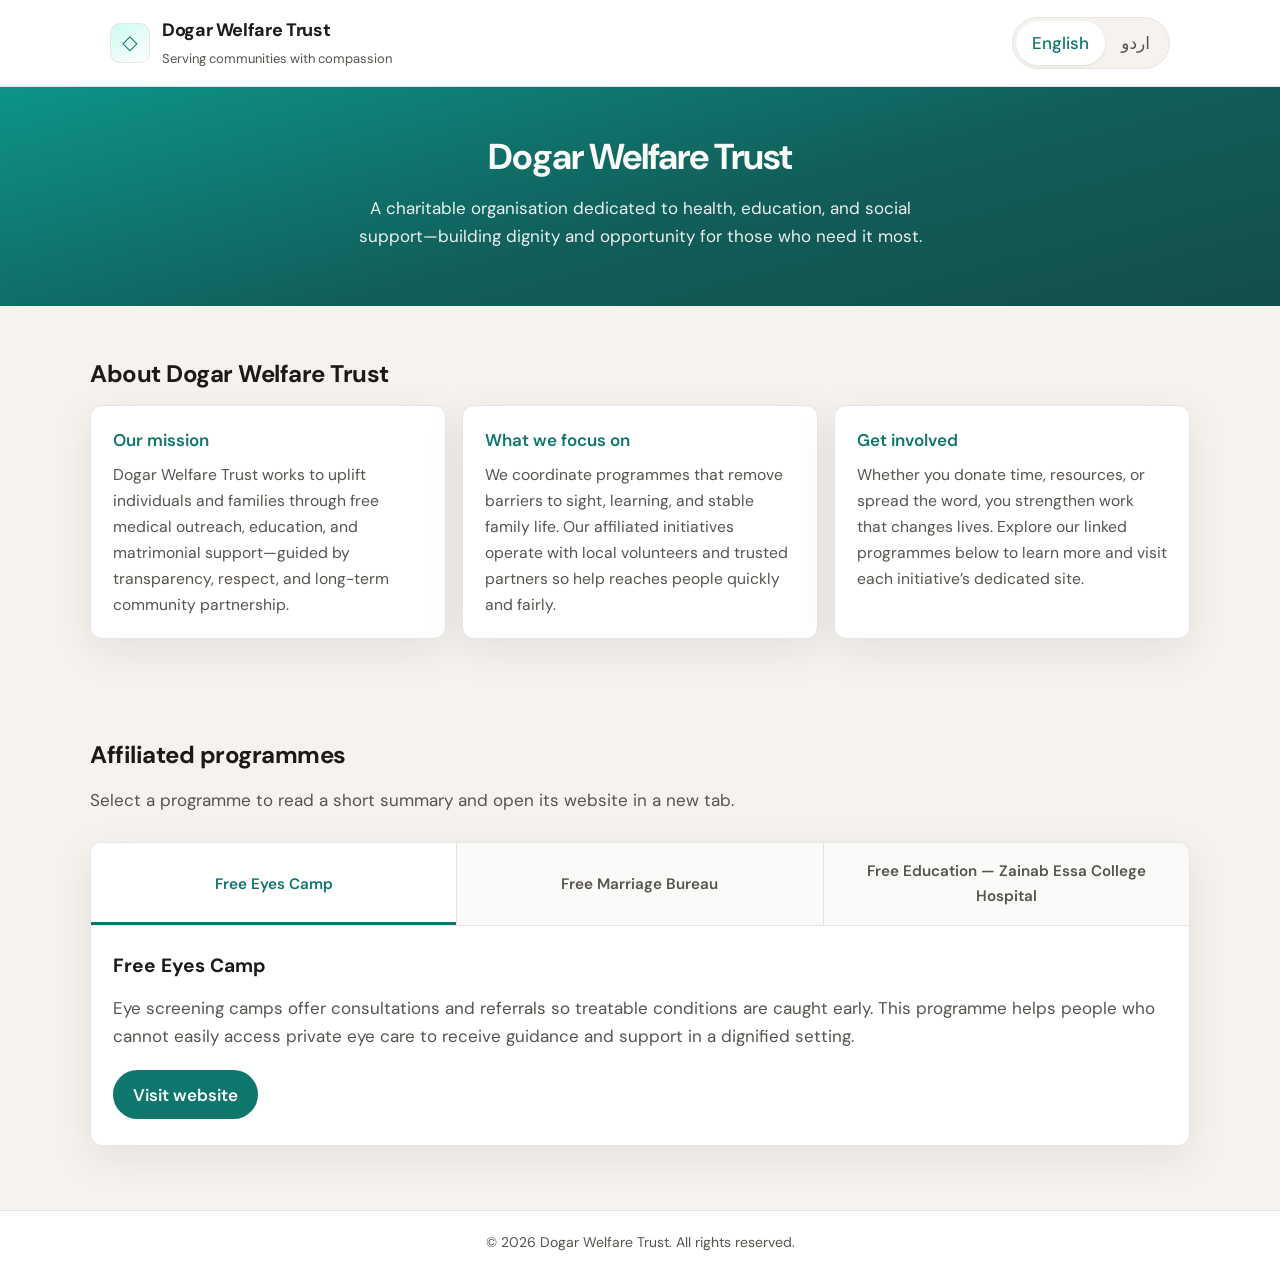
==== index.html @ 92ae51a8 "Initial commit" ====
<!DOCTYPE html>
<html lang="en">
  <head>
    <meta charset="UTF-8" />
    <meta name="viewport" content="width=device-width, initial-scale=1.0" />
    <title>Dogar Welfare Trust</title>
    <link rel="preconnect" href="https://fonts.googleapis.com" />
    <link rel="preconnect" href="https://fonts.gstatic.com" crossorigin />
    <link
      href="https://fonts.googleapis.com/css2?family=DM+Sans:ital,opsz,wght@0,9..40,400;0,9..40,500;0,9..40,600;0,9..40,700;1,9..40,400&family=Noto+Nastaliq+Urdu:wght@400;500;600;700&display=swap"
      rel="stylesheet"
    />
    <link rel="stylesheet" href="styles.css" />
  </head>
  <body>
    <a class="skip-link" href="#main-content">Skip to content</a>

    <header class="site-header">
      <div class="header-inner">
        <div class="brand">
          <span class="brand-mark" aria-hidden="true">◇</span>
          <div class="brand-text">
            <span class="brand-title" data-i18n="brandTitle">Dogar Welfare Trust</span>
            <span class="brand-tagline" data-i18n="brandTagline">Serving communities with compassion</span>
          </div>
        </div>
        <div class="lang-switch" role="group" aria-label="Language">
          <button type="button" class="lang-btn is-active" data-lang="en" aria-pressed="true">English</button>
          <button type="button" class="lang-btn" data-lang="ur" aria-pressed="false">اردو</button>
        </div>
      </div>
    </header>

    <main id="main-content">
      <section class="hero">
        <div class="hero-inner">
          <h1 class="hero-title" data-i18n="heroTitle">Dogar Welfare Trust</h1>
          <p class="hero-lead" data-i18n="heroLead">
            A charitable organisation dedicated to health, education, and social support—building dignity and opportunity for those who need it most.
          </p>
        </div>
      </section>

      <section class="section about" aria-labelledby="about-heading">
        <div class="section-inner">
          <h2 id="about-heading" data-i18n="aboutHeading">About Dogar Welfare Trust</h2>
          <div class="about-grid">
            <div class="about-card">
              <h3 data-i18n="aboutMissionTitle">Our mission</h3>
              <p data-i18n="aboutMissionBody">
                Dogar Welfare Trust works to uplift individuals and families through free medical outreach, education, and matrimonial support—guided by transparency, respect, and long-term community partnership.
              </p>
            </div>
            <div class="about-card">
              <h3 data-i18n="aboutFocusTitle">What we focus on</h3>
              <p data-i18n="aboutFocusBody">
                We coordinate programmes that remove barriers to sight, learning, and stable family life. Our affiliated initiatives operate with local volunteers and trusted partners so help reaches people quickly and fairly.
              </p>
            </div>
            <div class="about-card">
              <h3 data-i18n="aboutJoinTitle">Get involved</h3>
              <p data-i18n="aboutJoinBody">
                Whether you donate time, resources, or spread the word, you strengthen work that changes lives. Explore our linked programmes below to learn more and visit each initiative’s dedicated site.
              </p>
            </div>
          </div>
        </div>
      </section>

      <section class="section affiliates" aria-labelledby="affiliates-heading">
        <div class="section-inner">
          <h2 id="affiliates-heading" data-i18n="affiliatesHeading">Affiliated programmes</h2>
          <p class="section-intro" data-i18n="affiliatesIntro">
          </p>

          <div class="tabs" data-tabs>
            <div class="tablist" role="tablist" aria-label="Affiliate programmes">
              <button
                type="button"
                class="tab"
                role="tab"
                id="tab-eyes"
                aria-selected="true"
                aria-controls="panel-eyes"
                tabindex="0"
                data-i18n="tabEyes"
              >
                Free Eyes Camp
              </button>
              <button
                type="button"
                class="tab"
                role="tab"
                id="tab-marriage"
                aria-selected="false"
                aria-controls="panel-marriage"
                tabindex="-1"
                data-i18n="tabMarriage"
              >
                Free Marriage Bureau
              </button>
              <button
                type="button"
                class="tab"
                role="tab"
                id="tab-education"
                aria-selected="false"
                aria-controls="panel-education"
                tabindex="-1"
                data-i18n="tabEducation"
              >
                Free Education — Zainab Essa College Hospital
              </button>
            </div>

            <div
              class="tab-panel is-active"
              role="tabpanel"
              id="panel-eyes"
              aria-labelledby="tab-eyes"
            >
              <h3 class="panel-title" data-i18n="eyesTitle">Free Eyes Camp</h3>
              <p class="panel-text" data-i18n="eyesBody">
                Eye screening camps offer consultations and referrals so treatable conditions are caught early. This programme helps people who cannot easily access private eye care to receive guidance and support in a dignified setting.
              </p>
              <a class="panel-link" href="https://example.com/free-eyes-camp" target="_blank" rel="noopener noreferrer" data-i18n="visitSite">
                Visit website
              </a>
            </div>

            <div
              class="tab-panel"
              role="tabpanel"
              id="panel-marriage"
              aria-labelledby="tab-marriage"
              hidden
            >
              <h3 class="panel-title" data-i18n="marriageTitle">Free Marriage Bureau</h3>
              <p class="panel-text" data-i18n="marriageBody">
                The bureau assists families with responsible matchmaking support, respecting privacy and Islamic values where applicable. It aims to reduce financial strain and help sincere seekers connect through a supervised, ethical process.
              </p>
              <a class="panel-link" href="https://example.com/free-marriage-bureau" target="_blank" rel="noopener noreferrer" data-i18n="visitSite">
                Visit website
              </a>
            </div>

            <div
              class="tab-panel"
              role="tabpanel"
              id="panel-education"
              aria-labelledby="tab-education"
              hidden
            >
              <h3 class="panel-title" data-i18n="educationTitle">Free Education — Zainab Essa College Hospital</h3>
              <p class="panel-text" data-i18n="educationBody">
                This initiative supports access to education linked with Zainab Essa College Hospital, helping students pursue learning alongside healthcare awareness. It reflects our belief that education and health reinforce one another in strong communities.
              </p>
              <a class="panel-link" href="https://example.com/zainab-essa-college-hospital" target="_blank" rel="noopener noreferrer" data-i18n="visitSite">
                Visit website
              </a>
            </div>
          </div>
        </div>
      </section>
    </main>

    <footer class="site-footer">
      <div class="footer-inner">
        <p class="footer-text" data-i18n="footerNote"></p>
      </div>
    </footer>

    <script src="main.js"></script>
  </body>
</html>
---- styles.css ----
/* Dogar Welfare Trust — shared layout; Urdu uses [dir="rtl"] overrides */

*,
*::before,
*::after {
  box-sizing: border-box;
}

:root {
  --bg: #f6f3ee;
  --surface: #ffffff;
  --ink: #1c1917;
  --muted: #57534e;
  --accent: #0f766e;
  --accent-soft: #ccfbf1;
  --border: #e7e5e4;
  --shadow: 0 12px 40px rgba(28, 25, 23, 0.08);
  --radius: 12px;
  --font-en: "DM Sans", system-ui, sans-serif;
  --font-ur: "Noto Nastaliq Urdu", serif;
}

html {
  scroll-behavior: smooth;
}

body {
  margin: 0;
  font-family: var(--font-en);
  font-size: 1.0625rem;
  line-height: 1.65;
  color: var(--ink);
  background: var(--bg);
  min-height: 100vh;
  display: flex;
  flex-direction: column;
}

body[dir="rtl"] {
  font-family: var(--font-ur);
  font-size: 1.125rem;
  line-height: 1.85;
}

.skip-link {
  position: absolute;
  left: -9999px;
  z-index: 999;
  padding: 0.75rem 1rem;
  background: var(--accent);
  color: #fff;
  text-decoration: none;
  border-radius: var(--radius);
}

.skip-link:focus {
  left: 1rem;
  top: 1rem;
}

.site-header {
  background: var(--surface);
  border-bottom: 1px solid var(--border);
  position: sticky;
  top: 0;
  z-index: 50;
  box-shadow: 0 1px 0 rgba(0, 0, 0, 0.04);
}

.header-inner {
  max-width: 1100px;
  margin: 0 auto;
  padding: 1rem 1.25rem;
  display: flex;
  align-items: center;
  justify-content: space-between;
  gap: 1rem;
  flex-wrap: wrap;
}

.brand {
  display: flex;
  align-items: center;
  gap: 0.75rem;
}

.brand-mark {
  display: flex;
  align-items: center;
  justify-content: center;
  width: 2.5rem;
  height: 2.5rem;
  background: linear-gradient(145deg, var(--accent-soft), #fff);
  border: 1px solid var(--border);
  border-radius: 10px;
  color: var(--accent);
  font-size: 1.25rem;
}

.brand-text {
  display: flex;
  flex-direction: column;
  gap: 0.15rem;
}

.brand-title {
  font-weight: 700;
  font-size: 1.125rem;
  letter-spacing: -0.02em;
}

.brand-tagline {
  font-size: 0.8125rem;
  color: var(--muted);
}

body[dir="rtl"] .brand-tagline {
  font-size: 0.9rem;
}

.lang-switch {
  display: inline-flex;
  border: 1px solid var(--border);
  border-radius: 999px;
  padding: 3px;
  background: var(--bg);
}

.lang-btn {
  font: inherit;
  cursor: pointer;
  border: none;
  background: transparent;
  padding: 0.5rem 1rem;
  border-radius: 999px;
  color: var(--muted);
  font-weight: 500;
  transition: background 0.15s ease, color 0.15s ease;
}

.lang-btn:hover {
  color: var(--ink);
}

.lang-btn.is-active {
  background: var(--surface);
  color: var(--accent);
  box-shadow: 0 1px 3px rgba(0, 0, 0, 0.08);
}

body[dir="rtl"] .lang-btn[data-lang="en"] {
  font-family: var(--font-en);
}

body[dir="rtl"] .lang-btn[data-lang="ur"] {
  font-family: var(--font-ur);
}

main {
  flex: 1;
}

.hero {
  background: linear-gradient(165deg, #0d9488 0%, #115e59 55%, #134e4a 100%);
  color: #fafaf9;
  padding: 3rem 1.25rem 3.5rem;
}

.hero-inner {
  max-width: 720px;
  margin: 0 auto;
  text-align: center;
}

.hero-title {
  margin: 0 0 1rem;
  font-size: clamp(1.75rem, 4vw, 2.25rem);
  font-weight: 700;
  letter-spacing: -0.03em;
  line-height: 1.2;
}

body[dir="rtl"] .hero-title {
  line-height: 1.45;
}

.hero-lead {
  margin: 0;
  font-size: 1.0625rem;
  opacity: 0.95;
  max-width: 38rem;
  margin-inline: auto;
}

body[dir="rtl"] .hero-lead {
  font-size: 1.125rem;
}

.section {
  padding: 3rem 1.25rem;
}

.section-inner {
  max-width: 1100px;
  margin: 0 auto;
}

.section h2 {
  margin: 0 0 0.75rem;
  font-size: 1.5rem;
  font-weight: 700;
  letter-spacing: -0.02em;
  color: var(--ink);
}

body[dir="rtl"] .section h2 {
  line-height: 1.5;
}

.section-intro {
  margin: 0 0 1.75rem;
  color: var(--muted);
  max-width: 42rem;
}

.about-grid {
  display: grid;
  gap: 1rem;
  grid-template-columns: 1fr;
}

@media (min-width: 720px) {
  .about-grid {
    grid-template-columns: repeat(3, 1fr);
  }
}

.about-card {
  background: var(--surface);
  border: 1px solid var(--border);
  border-radius: var(--radius);
  padding: 1.25rem 1.35rem;
  box-shadow: var(--shadow);
}

.about-card h3 {
  margin: 0 0 0.5rem;
  font-size: 1.0625rem;
  font-weight: 600;
  color: var(--accent);
}

.about-card p {
  margin: 0;
  color: var(--muted);
  font-size: 0.98rem;
}

body[dir="rtl"] .about-card p {
  font-size: 1.05rem;
}

.affiliates {
  padding-bottom: 4rem;
}

.tabs {
  background: var(--surface);
  border: 1px solid var(--border);
  border-radius: var(--radius);
  box-shadow: var(--shadow);
  overflow: hidden;
}

.tablist {
  display: flex;
  flex-direction: column;
  border-bottom: 1px solid var(--border);
  background: #fafaf9;
}

@media (min-width: 768px) {
  .tablist {
    flex-direction: row;
    flex-wrap: wrap;
  }
}

.tab {
  font: inherit;
  cursor: pointer;
  border: none;
  background: transparent;
  padding: 1rem 1.15rem;
  text-align: start;
  color: var(--muted);
  font-weight: 600;
  font-size: 0.95rem;
  border-bottom: 1px solid var(--border);
  transition: background 0.15s ease, color 0.15s ease;
  flex: 1;
  min-width: 0;
}

@media (min-width: 768px) {
  .tab {
    border-bottom: none;
    border-inline-end: 1px solid var(--border);
    text-align: center;
  }

  body[dir="rtl"] .tab:last-child {
    border-inline-end: none;
  }

  body:not([dir="rtl"]) .tab:last-child {
    border-inline-end: none;
  }
}

.tab:hover {
  background: rgba(15, 118, 110, 0.06);
  color: var(--ink);
}

.tab[aria-selected="true"] {
  background: var(--surface);
  color: var(--accent);
  box-shadow: inset 0 -3px 0 var(--accent);
}

body[dir="rtl"] .tab {
  font-size: 1rem;
  line-height: 1.6;
}

.tab-panel {
  padding: 1.5rem 1.35rem 1.65rem;
}

.tab-panel[hidden] {
  display: none;
}

.panel-title {
  margin: 0 0 0.75rem;
  font-size: 1.2rem;
  font-weight: 700;
}

body[dir="rtl"] .panel-title {
  line-height: 1.55;
}

.panel-text {
  margin: 0 0 1.25rem;
  color: var(--muted);
}

.panel-link {
  display: inline-flex;
  align-items: center;
  gap: 0.4rem;
  font-weight: 600;
  color: #fff;
  background: var(--accent);
  text-decoration: none;
  padding: 0.65rem 1.25rem;
  border-radius: 999px;
  transition: background 0.15s ease, transform 0.1s ease;
}

.panel-link:hover {
  background: #0d9488;
}

.panel-link:focus-visible {
  outline: 2px solid var(--accent);
  outline-offset: 3px;
}

body[dir="rtl"] .panel-link {
  font-size: 1rem;
}

.site-footer {
  border-top: 1px solid var(--border);
  background: var(--surface);
  padding: 1.25rem;
  margin-top: auto;
}

.footer-inner {
  max-width: 1100px;
  margin: 0 auto;
  text-align: center;
}

.footer-text {
  margin: 0;
  font-size: 0.875rem;
  color: var(--muted);
}

body[dir="rtl"] .footer-text {
  font-size: 0.95rem;
}
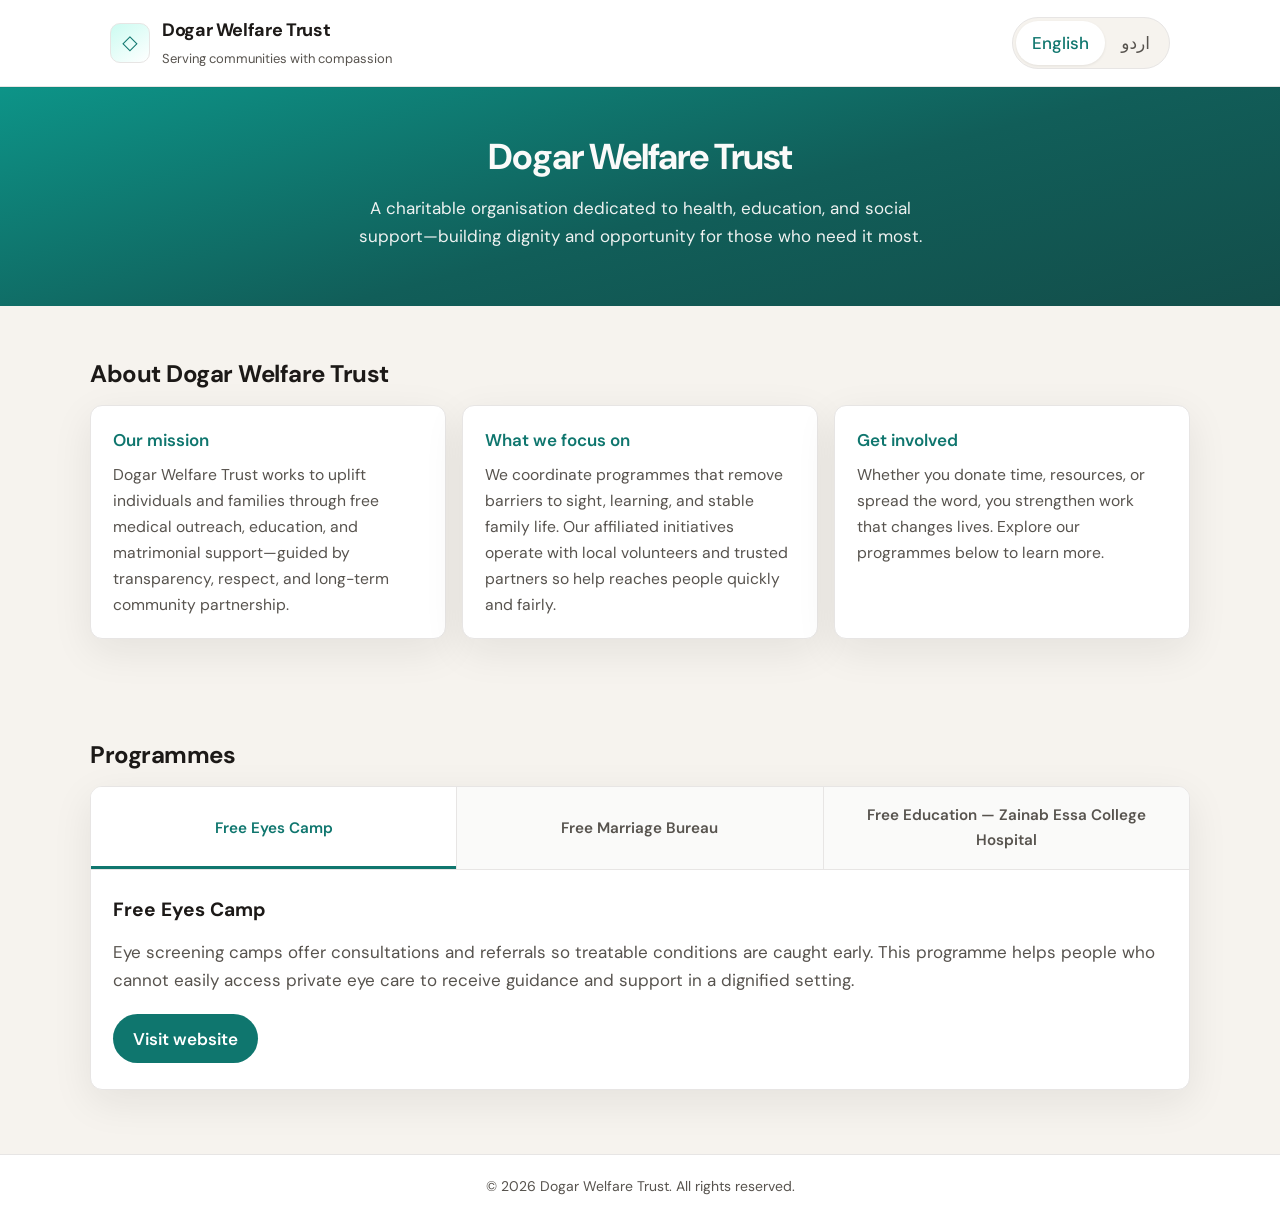
==== commit 2536b487: "changes" ====
--- a/index.html
+++ b/index.html
@@ -60,7 +60,7 @@
             <div class="about-card">
               <h3 data-i18n="aboutJoinTitle">Get involved</h3>
               <p data-i18n="aboutJoinBody">
-                Whether you donate time, resources, or spread the word, you strengthen work that changes lives. Explore our linked programmes below to learn more and visit each initiative’s dedicated site.
+                Whether you donate time, resources, or spread the word, you strengthen work that changes lives. Explore our programmes below to learn more.
               </p>
             </div>
           </div>
@@ -69,12 +69,10 @@
 
       <section class="section affiliates" aria-labelledby="affiliates-heading">
         <div class="section-inner">
-          <h2 id="affiliates-heading" data-i18n="affiliatesHeading">Affiliated programmes</h2>
-          <p class="section-intro" data-i18n="affiliatesIntro">
-          </p>
+          <h2 id="affiliates-heading" data-i18n="affiliatesHeading">Programmes</h2>
 
           <div class="tabs" data-tabs>
-            <div class="tablist" role="tablist" aria-label="Affiliate programmes">
+            <div class="tablist" role="tablist" aria-label="Programmes">
               <button
                 type="button"
                 class="tab"
@@ -136,9 +134,20 @@
               hidden
             >
               <h3 class="panel-title" data-i18n="marriageTitle">Free Marriage Bureau</h3>
-              <p class="panel-text" data-i18n="marriageBody">
-                The bureau assists families with responsible matchmaking support, respecting privacy and Islamic values where applicable. It aims to reduce financial strain and help sincere seekers connect through a supervised, ethical process.
-              </p>
+              <div class="panel-stack">
+                <p class="panel-text" data-i18n="marriagePara1"></p>
+                <p class="panel-text" data-i18n="marriagePara2"></p>
+                <p class="panel-text" data-i18n="marriageLocations"></p>
+                <p class="marriage-phones">
+                  <a href="tel:+923008345338">+92 300 8345338</a>
+                  <span class="phone-sep" aria-hidden="true">·</span>
+                  <a href="tel:+923335186238">+92 333 5186238</a>
+                </p>
+                <p class="panel-text marriage-chairman" data-i18n="marriageChairman"></p>
+                <p class="marriage-email">
+                  <a href="mailto:javediqbaldogarwt@gmail.com">javediqbaldogarwt@gmail.com</a>
+                </p>
+              </div>
               <a class="panel-link" href="https://example.com/free-marriage-bureau" target="_blank" rel="noopener noreferrer" data-i18n="visitSite">
                 Visit website
               </a>
--- a/styles.css
+++ b/styles.css
@@ -217,12 +217,6 @@
   line-height: 1.5;
 }
 
-.section-intro {
-  margin: 0 0 1.75rem;
-  color: var(--muted);
-  max-width: 42rem;
-}
-
 .about-grid {
   display: grid;
   gap: 1rem;
@@ -357,6 +351,50 @@
   color: var(--muted);
 }
 
+.panel-stack .panel-text:last-of-type {
+  margin-bottom: 0.75rem;
+}
+
+.panel-stack {
+  margin-bottom: 1.25rem;
+}
+
+.marriage-phones {
+  margin: 0 0 1rem;
+  font-weight: 600;
+}
+
+.marriage-phones a {
+  color: var(--accent);
+  text-decoration: none;
+}
+
+.marriage-phones a:hover {
+  text-decoration: underline;
+}
+
+.phone-sep {
+  margin: 0 0.5rem;
+  color: var(--muted);
+  font-weight: 400;
+}
+
+.marriage-email {
+  margin: 0 0 1.25rem;
+}
+
+.marriage-email a {
+  color: var(--accent);
+  font-weight: 600;
+  word-break: break-all;
+}
+
+.marriage-chairman {
+  margin-bottom: 0.35rem;
+  color: var(--ink);
+  font-weight: 600;
+}
+
 .panel-link {
   display: inline-flex;
   align-items: center;
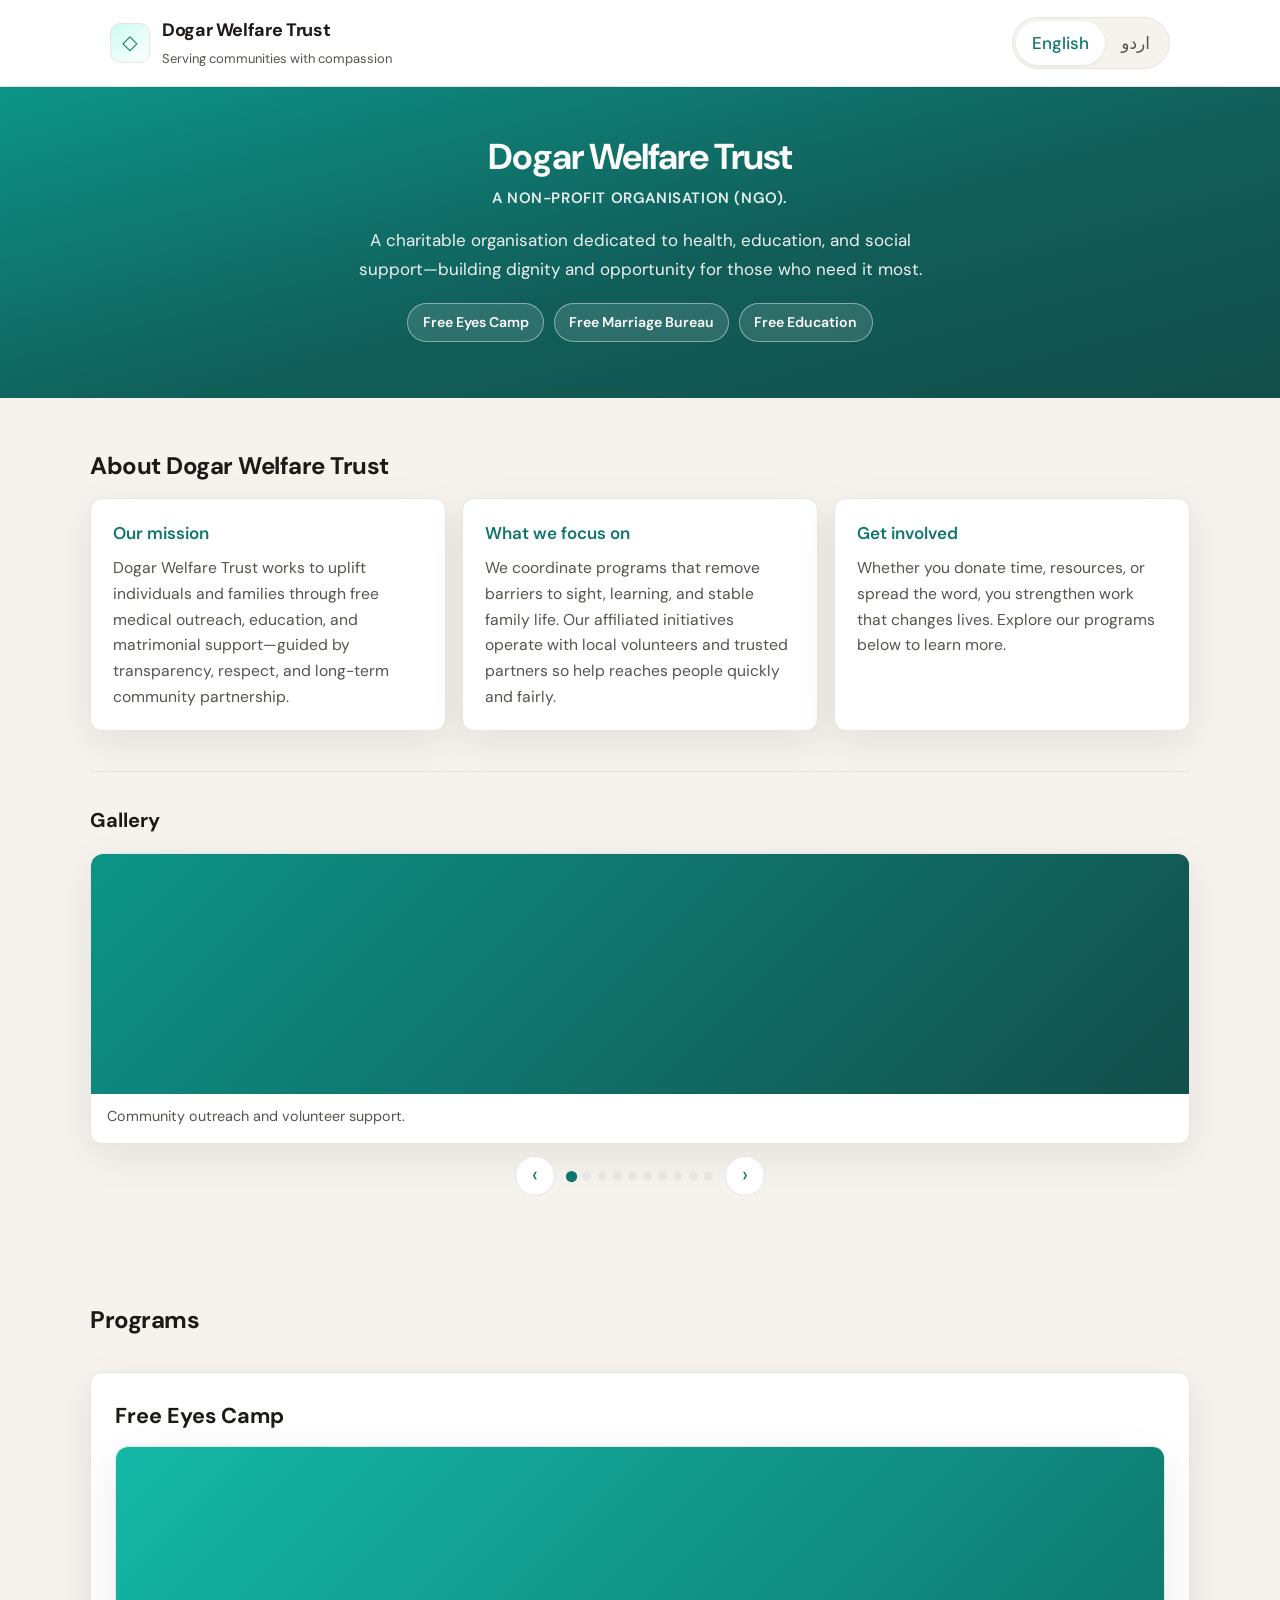
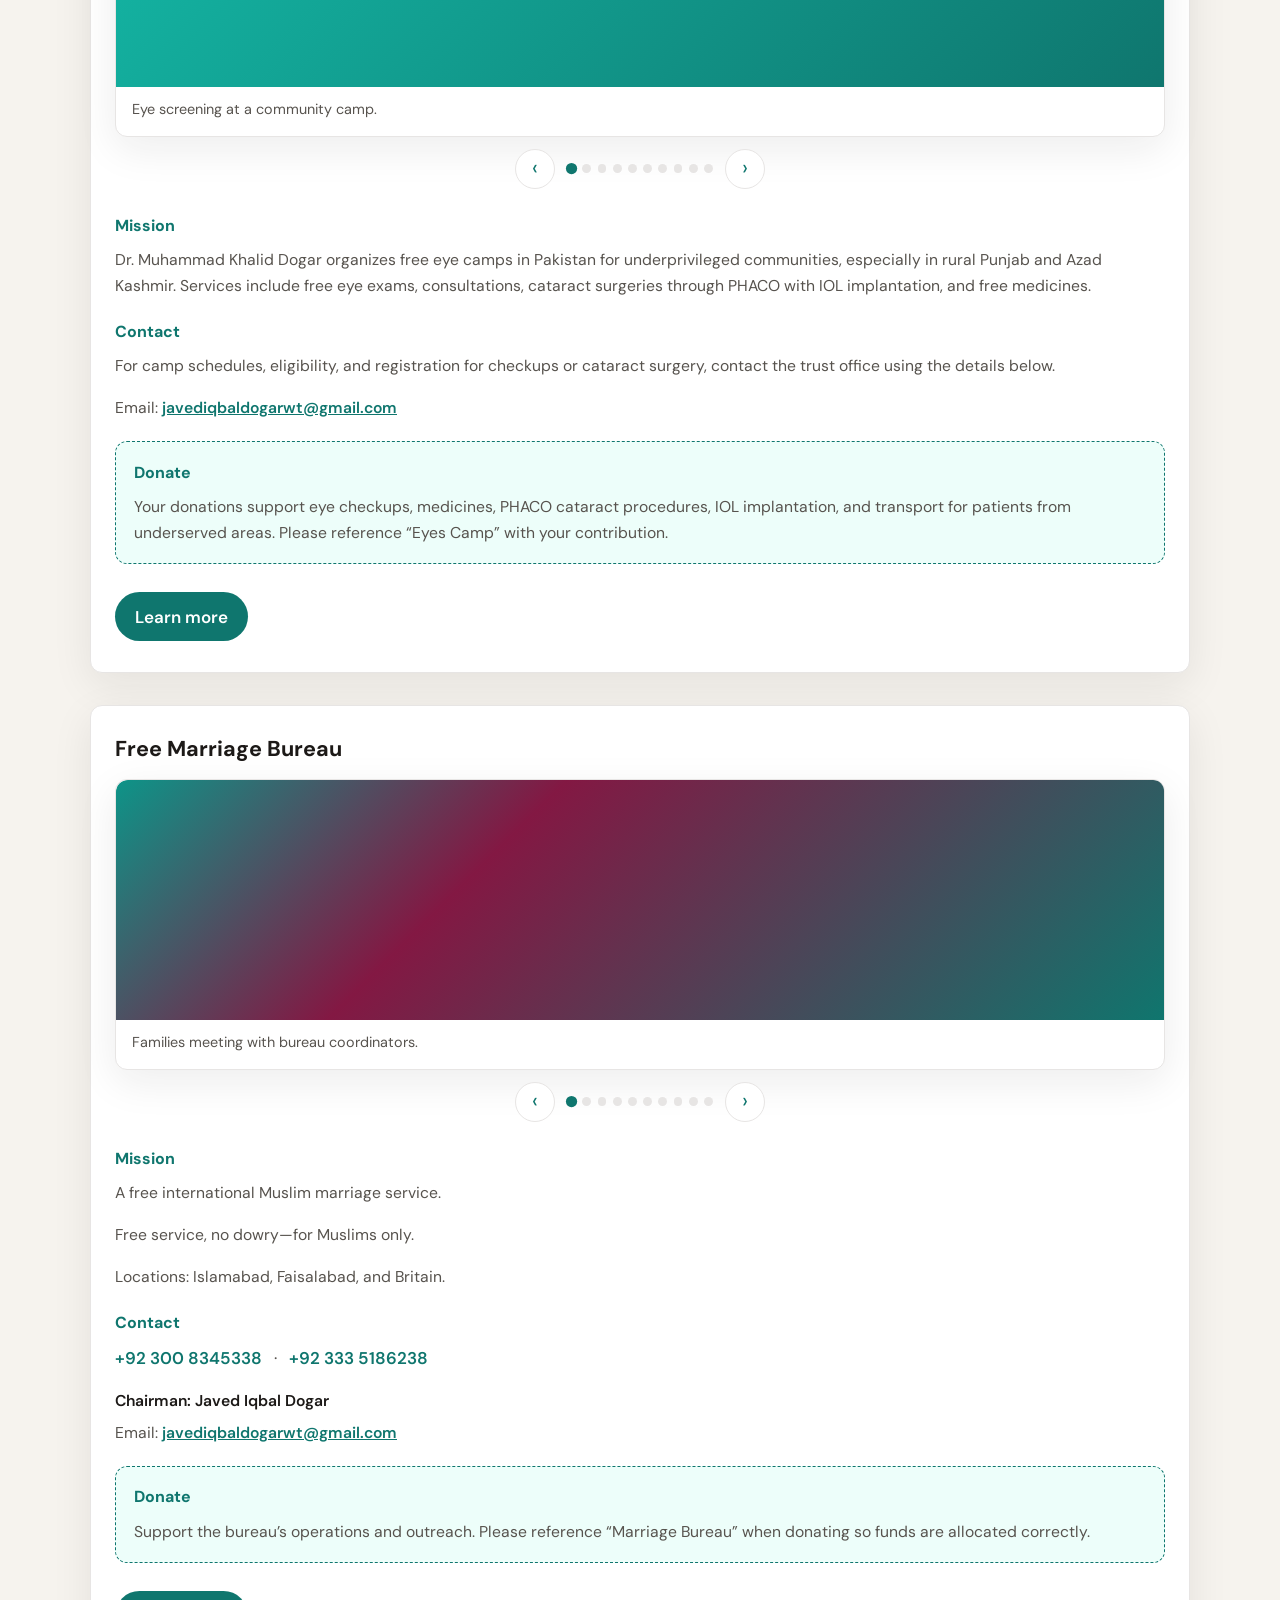
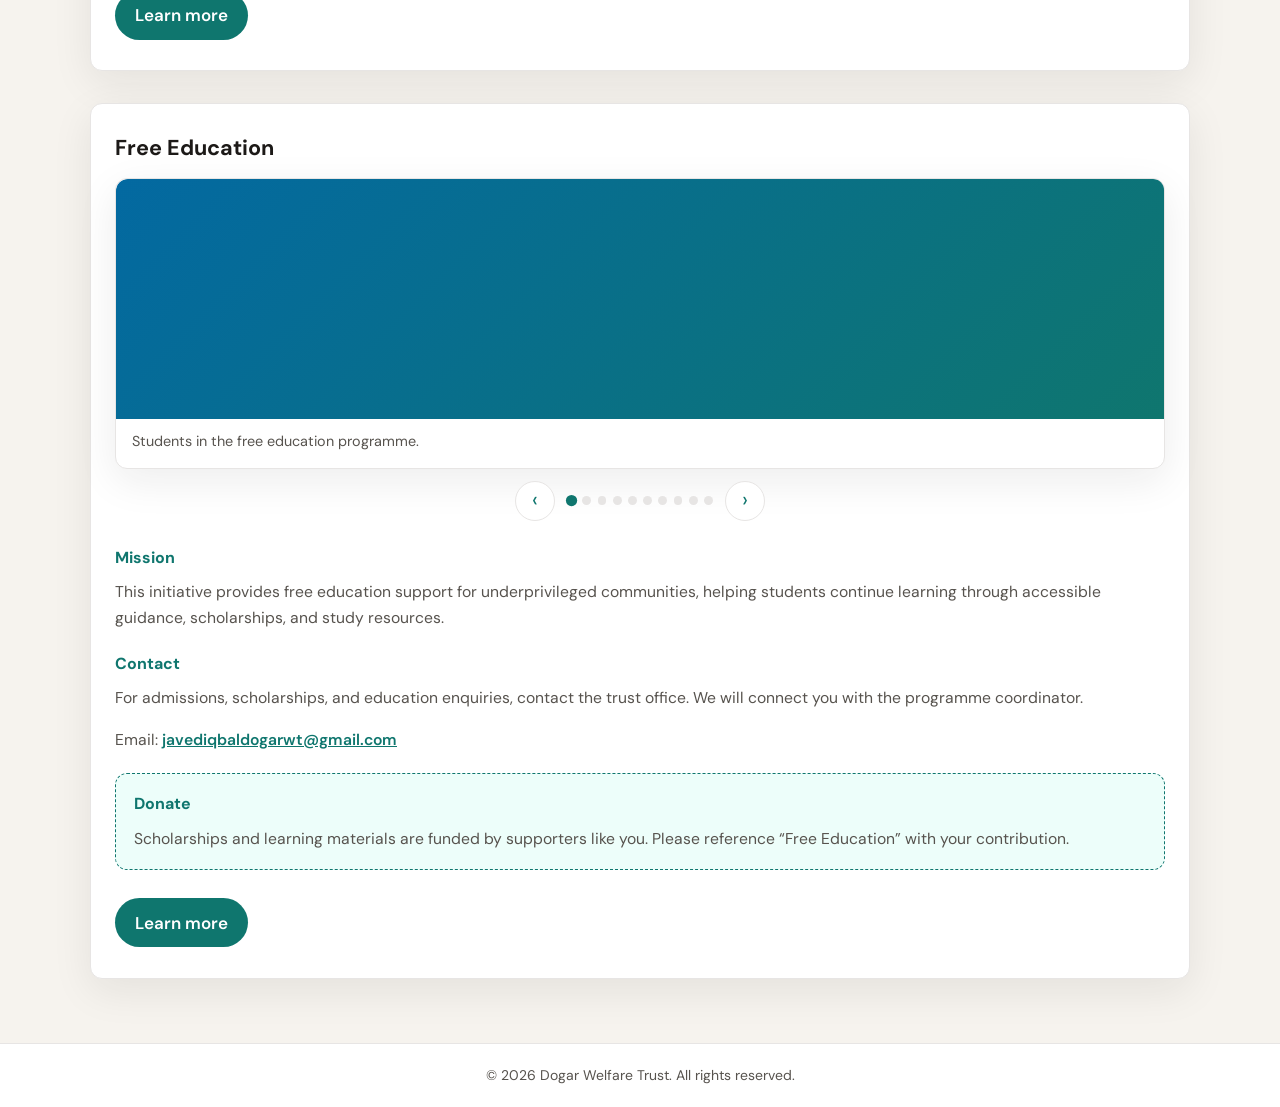
==== commit e13d083b: "changes" ====
--- a/index.html
+++ b/index.html
@@ -2,7 +2,7 @@
 <html lang="en">
   <head>
     <meta charset="UTF-8" />
-    <meta name="viewport" content="width=device-width, initial-scale=1.0" />
+    <meta name="viewport" content="width=device-width, initial-scale=1.0, viewport-fit=cover" />
     <title>Dogar Welfare Trust</title>
     <link rel="preconnect" href="https://fonts.googleapis.com" />
     <link rel="preconnect" href="https://fonts.gstatic.com" crossorigin />
@@ -35,9 +35,15 @@
       <section class="hero">
         <div class="hero-inner">
           <h1 class="hero-title" data-i18n="heroTitle">Dogar Welfare Trust</h1>
+          <p class="hero-ngo" data-i18n="heroNgoLine">A non-profit organisation (NGO).</p>
           <p class="hero-lead" data-i18n="heroLead">
             A charitable organisation dedicated to health, education, and social support—building dignity and opportunity for those who need it most.
           </p>
+          <nav class="quick-nav" aria-label="Jump to programs">
+            <a href="#program-eyes" data-i18n="eyesTitle">Free Eyes Camp</a>
+            <a href="#program-marriage" data-i18n="marriageTitle">Free Marriage Bureau</a>
+            <a href="#program-education" data-i18n="educationTitle">Free Education</a>
+          </nav>
         </div>
       </section>
 
@@ -54,121 +60,245 @@
             <div class="about-card">
               <h3 data-i18n="aboutFocusTitle">What we focus on</h3>
               <p data-i18n="aboutFocusBody">
-                We coordinate programmes that remove barriers to sight, learning, and stable family life. Our affiliated initiatives operate with local volunteers and trusted partners so help reaches people quickly and fairly.
+                We coordinate programs that remove barriers to sight, learning, and stable family life. Our affiliated initiatives operate with local volunteers and trusted partners so help reaches people quickly and fairly.
               </p>
             </div>
             <div class="about-card">
               <h3 data-i18n="aboutJoinTitle">Get involved</h3>
               <p data-i18n="aboutJoinBody">
-                Whether you donate time, resources, or spread the word, you strengthen work that changes lives. Explore our programmes below to learn more.
+                Whether you donate time, resources, or spread the word, you strengthen work that changes lives. Explore our programs below to learn more.
               </p>
             </div>
           </div>
+
+          <div class="about-gallery">
+            <h3 class="about-gallery-heading" data-i18n="aboutGalleryHeading">Gallery</h3>
+            <div class="carousel" data-carousel>
+              <div class="carousel-viewport">
+                <div class="carousel-track">
+                  <figure class="carousel-slide">
+                    <div class="carousel-visual carousel-visual--about1" aria-hidden="true"></div>
+                    <figcaption data-i18n="aboutCap1">Community outreach and volunteer support.</figcaption>
+                  </figure>
+                  <figure class="carousel-slide">
+                    <div class="carousel-visual carousel-visual--about2" aria-hidden="true"></div>
+                    <figcaption data-i18n="aboutCap2">Medical and education programs in the field.</figcaption>
+                  </figure>
+                  <figure class="carousel-slide">
+                    <div class="carousel-visual carousel-visual--about3" aria-hidden="true"></div>
+                    <figcaption data-i18n="aboutCap3">Families supported through our trust network.</figcaption>
+                  </figure>
+                  <figure class="carousel-slide">
+                    <div class="carousel-visual carousel-visual--about4" aria-hidden="true"></div>
+                    <figcaption data-i18n="aboutCap4">Volunteers coordinating welfare services.</figcaption>
+                  </figure>
+                  <figure class="carousel-slide">
+                    <div class="carousel-visual carousel-visual--about5" aria-hidden="true"></div>
+                    <figcaption data-i18n="aboutCap5">Local communities receiving direct support.</figcaption>
+                  </figure>
+                  <figure class="carousel-slide">
+                    <div class="carousel-visual carousel-visual--about6" aria-hidden="true"></div>
+                    <figcaption data-i18n="aboutCap6">Planning and organising charitable outreach.</figcaption>
+                  </figure>
+                  <figure class="carousel-slide">
+                    <div class="carousel-visual carousel-visual--about7" aria-hidden="true"></div>
+                    <figcaption data-i18n="aboutCap7">Healthcare awareness through local initiatives.</figcaption>
+                  </figure>
+                  <figure class="carousel-slide">
+                    <div class="carousel-visual carousel-visual--about8" aria-hidden="true"></div>
+                    <figcaption data-i18n="aboutCap8">Education and welfare working together.</figcaption>
+                  </figure>
+                  <figure class="carousel-slide">
+                    <div class="carousel-visual carousel-visual--about9" aria-hidden="true"></div>
+                    <figcaption data-i18n="aboutCap9">On-ground service with dignity and care.</figcaption>
+                  </figure>
+                  <figure class="carousel-slide">
+                    <div class="carousel-visual carousel-visual--about10" aria-hidden="true"></div>
+                    <figcaption data-i18n="aboutCap10">Partnerships that strengthen community welfare.</figcaption>
+                  </figure>
+                </div>
+              </div>
+              <div class="carousel-controls">
+                <button type="button" class="carousel-btn carousel-prev" aria-label="Previous slide">‹</button>
+                <div class="carousel-dots" role="tablist" aria-label="Slides">
+                  <button type="button" class="carousel-dot is-active" role="tab" aria-selected="true" aria-label="Slide 1"></button>
+                  <button type="button" class="carousel-dot" role="tab" aria-selected="false" aria-label="Slide 2"></button>
+                  <button type="button" class="carousel-dot" role="tab" aria-selected="false" aria-label="Slide 3"></button>
+                  <button type="button" class="carousel-dot" role="tab" aria-selected="false" aria-label="Slide 4"></button>
+                  <button type="button" class="carousel-dot" role="tab" aria-selected="false" aria-label="Slide 5"></button>
+                  <button type="button" class="carousel-dot" role="tab" aria-selected="false" aria-label="Slide 6"></button>
+                  <button type="button" class="carousel-dot" role="tab" aria-selected="false" aria-label="Slide 7"></button>
+                  <button type="button" class="carousel-dot" role="tab" aria-selected="false" aria-label="Slide 8"></button>
+                  <button type="button" class="carousel-dot" role="tab" aria-selected="false" aria-label="Slide 9"></button>
+                  <button type="button" class="carousel-dot" role="tab" aria-selected="false" aria-label="Slide 10"></button>
+                </div>
+                <button type="button" class="carousel-btn carousel-next" aria-label="Next slide">›</button>
+              </div>
+            </div>
+          </div>
         </div>
       </section>
 
-      <section class="section affiliates" aria-labelledby="affiliates-heading">
+      <section class="section programs-section" aria-labelledby="programs-heading">
         <div class="section-inner">
-          <h2 id="affiliates-heading" data-i18n="affiliatesHeading">Programmes</h2>
-
-          <div class="tabs" data-tabs>
-            <div class="tablist" role="tablist" aria-label="Programmes">
-              <button
-                type="button"
-                class="tab"
-                role="tab"
-                id="tab-eyes"
-                aria-selected="true"
-                aria-controls="panel-eyes"
-                tabindex="0"
-                data-i18n="tabEyes"
-              >
-                Free Eyes Camp
-              </button>
-              <button
-                type="button"
-                class="tab"
-                role="tab"
-                id="tab-marriage"
-                aria-selected="false"
-                aria-controls="panel-marriage"
-                tabindex="-1"
-                data-i18n="tabMarriage"
-              >
-                Free Marriage Bureau
-              </button>
-              <button
-                type="button"
-                class="tab"
-                role="tab"
-                id="tab-education"
-                aria-selected="false"
-                aria-controls="panel-education"
-                tabindex="-1"
-                data-i18n="tabEducation"
-              >
-                Free Education — Zainab Essa College Hospital
-              </button>
-            </div>
-
-            <div
-              class="tab-panel is-active"
-              role="tabpanel"
-              id="panel-eyes"
-              aria-labelledby="tab-eyes"
-            >
-              <h3 class="panel-title" data-i18n="eyesTitle">Free Eyes Camp</h3>
-              <p class="panel-text" data-i18n="eyesBody">
-                Eye screening camps offer consultations and referrals so treatable conditions are caught early. This programme helps people who cannot easily access private eye care to receive guidance and support in a dignified setting.
-              </p>
-              <a class="panel-link" href="https://example.com/free-eyes-camp" target="_blank" rel="noopener noreferrer" data-i18n="visitSite">
-                Visit website
-              </a>
-            </div>
-
-            <div
-              class="tab-panel"
-              role="tabpanel"
-              id="panel-marriage"
-              aria-labelledby="tab-marriage"
-              hidden
-            >
-              <h3 class="panel-title" data-i18n="marriageTitle">Free Marriage Bureau</h3>
-              <div class="panel-stack">
-                <p class="panel-text" data-i18n="marriagePara1"></p>
-                <p class="panel-text" data-i18n="marriagePara2"></p>
-                <p class="panel-text" data-i18n="marriageLocations"></p>
+          <h2 id="programs-heading" data-i18n="affiliatesHeading">Programs</h2>
+
+          <article class="program-section" id="program-eyes">
+              <h3 class="program-title" data-i18n="eyesTitle">Free Eyes Camp</h3>
+              <div class="carousel" data-carousel>
+                <div class="carousel-viewport">
+                  <div class="carousel-track">
+                    <figure class="carousel-slide"><div class="carousel-visual carousel-visual--eyes1" aria-hidden="true"></div><figcaption data-i18n="eyesSlide1">Eye screening at a community camp.</figcaption></figure>
+                    <figure class="carousel-slide"><div class="carousel-visual carousel-visual--eyes2" aria-hidden="true"></div><figcaption data-i18n="eyesSlide2">Volunteers with outreach equipment.</figcaption></figure>
+                    <figure class="carousel-slide"><div class="carousel-visual carousel-visual--eyes3" aria-hidden="true"></div><figcaption data-i18n="eyesSlide3">Referrals and follow-up support.</figcaption></figure>
+                    <figure class="carousel-slide"><div class="carousel-visual carousel-visual--eyes4" aria-hidden="true"></div><figcaption data-i18n="eyesSlide4">Community registration before consultations.</figcaption></figure>
+                    <figure class="carousel-slide"><div class="carousel-visual carousel-visual--eyes5" aria-hidden="true"></div><figcaption data-i18n="eyesSlide5">Basic check-ups for early detection.</figcaption></figure>
+                    <figure class="carousel-slide"><div class="carousel-visual carousel-visual--eyes6" aria-hidden="true"></div><figcaption data-i18n="eyesSlide6">Vision support for underserved families.</figcaption></figure>
+                    <figure class="carousel-slide"><div class="carousel-visual carousel-visual--eyes7" aria-hidden="true"></div><figcaption data-i18n="eyesSlide7">Field coordination for camp management.</figcaption></figure>
+                    <figure class="carousel-slide"><div class="carousel-visual carousel-visual--eyes8" aria-hidden="true"></div><figcaption data-i18n="eyesSlide8">Guidance for treatment and referrals.</figcaption></figure>
+                    <figure class="carousel-slide"><div class="carousel-visual carousel-visual--eyes9" aria-hidden="true"></div><figcaption data-i18n="eyesSlide9">Health outreach with compassion and care.</figcaption></figure>
+                    <figure class="carousel-slide"><div class="carousel-visual carousel-visual--eyes10" aria-hidden="true"></div><figcaption data-i18n="eyesSlide10">Local support improving access to eye care.</figcaption></figure>
+                  </div>
+                </div>
+                <div class="carousel-controls">
+                  <button type="button" class="carousel-btn carousel-prev" aria-label="Previous slide">‹</button>
+                  <div class="carousel-dots" role="tablist" aria-label="Slides">
+                    <button type="button" class="carousel-dot is-active" role="tab" aria-selected="true" aria-label="Slide 1"></button>
+                    <button type="button" class="carousel-dot" role="tab" aria-selected="false" aria-label="Slide 2"></button>
+                    <button type="button" class="carousel-dot" role="tab" aria-selected="false" aria-label="Slide 3"></button>
+                    <button type="button" class="carousel-dot" role="tab" aria-selected="false" aria-label="Slide 4"></button>
+                    <button type="button" class="carousel-dot" role="tab" aria-selected="false" aria-label="Slide 5"></button>
+                    <button type="button" class="carousel-dot" role="tab" aria-selected="false" aria-label="Slide 6"></button>
+                    <button type="button" class="carousel-dot" role="tab" aria-selected="false" aria-label="Slide 7"></button>
+                    <button type="button" class="carousel-dot" role="tab" aria-selected="false" aria-label="Slide 8"></button>
+                    <button type="button" class="carousel-dot" role="tab" aria-selected="false" aria-label="Slide 9"></button>
+                    <button type="button" class="carousel-dot" role="tab" aria-selected="false" aria-label="Slide 10"></button>
+                  </div>
+                  <button type="button" class="carousel-btn carousel-next" aria-label="Next slide">›</button>
+                </div>
+              </div>
+              <div class="program-body">
+                <h4 class="program-subtitle" data-i18n="eyesMissionTitle">Mission</h4>
+                <p class="program-text" data-i18n="eyesMissionBody"></p>
+                <h4 class="program-subtitle" data-i18n="eyesContactTitle">Contact</h4>
+                <p class="program-text" data-i18n="eyesContactBody"></p>
+                <p class="program-text program-contact-line">
+                  <span data-i18n="contactEmailLabel">Email</span><span class="contact-colon">: </span><a href="mailto:javediqbaldogarwt@gmail.com">javediqbaldogarwt@gmail.com</a>
+                </p>
+                <div class="donate-card">
+                  <h4 class="program-subtitle" data-i18n="eyesDonateTitle">Donate</h4>
+                  <p class="program-text" data-i18n="eyesDonateBody"></p>
+                </div>
+                <a class="panel-link" href="programs/eyes-camp.html" data-i18n="learnMore">Learn more</a>
+              </div>
+          </article>
+
+          <article class="program-section" id="program-marriage">
+              <h3 class="program-title" data-i18n="marriageTitle">Free Marriage Bureau</h3>
+              <div class="carousel" data-carousel>
+                <div class="carousel-viewport">
+                  <div class="carousel-track">
+                    <figure class="carousel-slide"><div class="carousel-visual carousel-visual--marriage1" aria-hidden="true"></div><figcaption data-i18n="marriageSlide1">Families meeting with bureau coordinators.</figcaption></figure>
+                    <figure class="carousel-slide"><div class="carousel-visual carousel-visual--marriage2" aria-hidden="true"></div><figcaption data-i18n="marriageSlide2">Ethical matchmaking support.</figcaption></figure>
+                    <figure class="carousel-slide"><div class="carousel-visual carousel-visual--marriage3" aria-hidden="true"></div><figcaption data-i18n="marriageSlide3">International outreach — UK and Pakistan.</figcaption></figure>
+                    <figure class="carousel-slide"><div class="carousel-visual carousel-visual--marriage4" aria-hidden="true"></div><figcaption data-i18n="marriageSlide4">Private and respectful guidance for families.</figcaption></figure>
+                    <figure class="carousel-slide"><div class="carousel-visual carousel-visual--marriage5" aria-hidden="true"></div><figcaption data-i18n="marriageSlide5">Support for sincere Muslim marriage seekers.</figcaption></figure>
+                    <figure class="carousel-slide"><div class="carousel-visual carousel-visual--marriage6" aria-hidden="true"></div><figcaption data-i18n="marriageSlide6">Cross-city outreach and registration support.</figcaption></figure>
+                    <figure class="carousel-slide"><div class="carousel-visual carousel-visual--marriage7" aria-hidden="true"></div><figcaption data-i18n="marriageSlide7">Trusted communication with applicants.</figcaption></figure>
+                    <figure class="carousel-slide"><div class="carousel-visual carousel-visual--marriage8" aria-hidden="true"></div><figcaption data-i18n="marriageSlide8">A free service without dowry demands.</figcaption></figure>
+                    <figure class="carousel-slide"><div class="carousel-visual carousel-visual--marriage9" aria-hidden="true"></div><figcaption data-i18n="marriageSlide9">Helping families connect responsibly.</figcaption></figure>
+                    <figure class="carousel-slide"><div class="carousel-visual carousel-visual--marriage10" aria-hidden="true"></div><figcaption data-i18n="marriageSlide10">Community-led matrimonial support.</figcaption></figure>
+                  </div>
+                </div>
+                <div class="carousel-controls">
+                  <button type="button" class="carousel-btn carousel-prev" aria-label="Previous slide">‹</button>
+                  <div class="carousel-dots" role="tablist" aria-label="Slides">
+                    <button type="button" class="carousel-dot is-active" role="tab" aria-selected="true" aria-label="Slide 1"></button>
+                    <button type="button" class="carousel-dot" role="tab" aria-selected="false" aria-label="Slide 2"></button>
+                    <button type="button" class="carousel-dot" role="tab" aria-selected="false" aria-label="Slide 3"></button>
+                    <button type="button" class="carousel-dot" role="tab" aria-selected="false" aria-label="Slide 4"></button>
+                    <button type="button" class="carousel-dot" role="tab" aria-selected="false" aria-label="Slide 5"></button>
+                    <button type="button" class="carousel-dot" role="tab" aria-selected="false" aria-label="Slide 6"></button>
+                    <button type="button" class="carousel-dot" role="tab" aria-selected="false" aria-label="Slide 7"></button>
+                    <button type="button" class="carousel-dot" role="tab" aria-selected="false" aria-label="Slide 8"></button>
+                    <button type="button" class="carousel-dot" role="tab" aria-selected="false" aria-label="Slide 9"></button>
+                    <button type="button" class="carousel-dot" role="tab" aria-selected="false" aria-label="Slide 10"></button>
+                  </div>
+                  <button type="button" class="carousel-btn carousel-next" aria-label="Next slide">›</button>
+                </div>
+              </div>
+              <div class="program-body">
+                <h4 class="program-subtitle" data-i18n="marriageMissionTitle">Mission</h4>
+                <p class="program-text" data-i18n="marriagePara1"></p>
+                <p class="program-text" data-i18n="marriagePara2"></p>
+                <p class="program-text" data-i18n="marriageLocations"></p>
+                <h4 class="program-subtitle" data-i18n="marriageContactTitle">Contact</h4>
                 <p class="marriage-phones">
                   <a href="tel:+923008345338">+92 300 8345338</a>
                   <span class="phone-sep" aria-hidden="true">·</span>
                   <a href="tel:+923335186238">+92 333 5186238</a>
                 </p>
-                <p class="panel-text marriage-chairman" data-i18n="marriageChairman"></p>
-                <p class="marriage-email">
-                  <a href="mailto:javediqbaldogarwt@gmail.com">javediqbaldogarwt@gmail.com</a>
+                <p class="program-text marriage-chairman" data-i18n="marriageChairman"></p>
+                <p class="program-text program-contact-line">
+                  <span data-i18n="contactEmailLabel">Email</span><span class="contact-colon">: </span><a href="mailto:javediqbaldogarwt@gmail.com">javediqbaldogarwt@gmail.com</a>
                 </p>
-              </div>
-              <a class="panel-link" href="https://example.com/free-marriage-bureau" target="_blank" rel="noopener noreferrer" data-i18n="visitSite">
-                Visit website
-              </a>
-            </div>
-
-            <div
-              class="tab-panel"
-              role="tabpanel"
-              id="panel-education"
-              aria-labelledby="tab-education"
-              hidden
-            >
-              <h3 class="panel-title" data-i18n="educationTitle">Free Education — Zainab Essa College Hospital</h3>
-              <p class="panel-text" data-i18n="educationBody">
-                This initiative supports access to education linked with Zainab Essa College Hospital, helping students pursue learning alongside healthcare awareness. It reflects our belief that education and health reinforce one another in strong communities.
-              </p>
-              <a class="panel-link" href="https://example.com/zainab-essa-college-hospital" target="_blank" rel="noopener noreferrer" data-i18n="visitSite">
-                Visit website
-              </a>
-            </div>
-          </div>
+                <div class="donate-card">
+                  <h4 class="program-subtitle" data-i18n="marriageDonateTitle">Donate</h4>
+                  <p class="program-text" data-i18n="marriageDonateBody"></p>
+                </div>
+                <a class="panel-link" href="programs/marriage-bureau.html" data-i18n="learnMore">Learn more</a>
+              </div>
+          </article>
+
+          <article class="program-section" id="program-education">
+              <h3 class="program-title" data-i18n="educationTitle">Free Education</h3>
+              <div class="carousel" data-carousel>
+                <div class="carousel-viewport">
+                  <div class="carousel-track">
+                    <figure class="carousel-slide"><div class="carousel-visual carousel-visual--edu1" aria-hidden="true"></div><figcaption data-i18n="educationSlide1">Students in the free education programme.</figcaption></figure>
+                    <figure class="carousel-slide"><div class="carousel-visual carousel-visual--edu2" aria-hidden="true"></div><figcaption data-i18n="educationSlide2">Learning with health awareness.</figcaption></figure>
+                    <figure class="carousel-slide"><div class="carousel-visual carousel-visual--edu3" aria-hidden="true"></div><figcaption data-i18n="educationSlide3">Scholarships and classroom support.</figcaption></figure>
+                    <figure class="carousel-slide"><div class="carousel-visual carousel-visual--edu4" aria-hidden="true"></div><figcaption data-i18n="educationSlide4">Guidance for aspiring students.</figcaption></figure>
+                    <figure class="carousel-slide"><div class="carousel-visual carousel-visual--edu5" aria-hidden="true"></div><figcaption data-i18n="educationSlide5">Educational access linked with healthcare.</figcaption></figure>
+                    <figure class="carousel-slide"><div class="carousel-visual carousel-visual--edu6" aria-hidden="true"></div><figcaption data-i18n="educationSlide6">Learning resources for long-term progress.</figcaption></figure>
+                    <figure class="carousel-slide"><div class="carousel-visual carousel-visual--edu7" aria-hidden="true"></div><figcaption data-i18n="educationSlide7">Encouraging academic and personal growth.</figcaption></figure>
+                    <figure class="carousel-slide"><div class="carousel-visual carousel-visual--edu8" aria-hidden="true"></div><figcaption data-i18n="educationSlide8">Mentorship for future professionals.</figcaption></figure>
+                    <figure class="carousel-slide"><div class="carousel-visual carousel-visual--edu9" aria-hidden="true"></div><figcaption data-i18n="educationSlide9">Support for scholarships and study materials.</figcaption></figure>
+                    <figure class="carousel-slide"><div class="carousel-visual carousel-visual--edu10" aria-hidden="true"></div><figcaption data-i18n="educationSlide10">Education creating stronger communities.</figcaption></figure>
+                  </div>
+                </div>
+                <div class="carousel-controls">
+                  <button type="button" class="carousel-btn carousel-prev" aria-label="Previous slide">‹</button>
+                  <div class="carousel-dots" role="tablist" aria-label="Slides">
+                    <button type="button" class="carousel-dot is-active" role="tab" aria-selected="true" aria-label="Slide 1"></button>
+                    <button type="button" class="carousel-dot" role="tab" aria-selected="false" aria-label="Slide 2"></button>
+                    <button type="button" class="carousel-dot" role="tab" aria-selected="false" aria-label="Slide 3"></button>
+                    <button type="button" class="carousel-dot" role="tab" aria-selected="false" aria-label="Slide 4"></button>
+                    <button type="button" class="carousel-dot" role="tab" aria-selected="false" aria-label="Slide 5"></button>
+                    <button type="button" class="carousel-dot" role="tab" aria-selected="false" aria-label="Slide 6"></button>
+                    <button type="button" class="carousel-dot" role="tab" aria-selected="false" aria-label="Slide 7"></button>
+                    <button type="button" class="carousel-dot" role="tab" aria-selected="false" aria-label="Slide 8"></button>
+                    <button type="button" class="carousel-dot" role="tab" aria-selected="false" aria-label="Slide 9"></button>
+                    <button type="button" class="carousel-dot" role="tab" aria-selected="false" aria-label="Slide 10"></button>
+                  </div>
+                  <button type="button" class="carousel-btn carousel-next" aria-label="Next slide">›</button>
+                </div>
+              </div>
+              <div class="program-body">
+                <h4 class="program-subtitle" data-i18n="educationMissionTitle">Mission</h4>
+                <p class="program-text" data-i18n="educationMissionBody"></p>
+                <h4 class="program-subtitle" data-i18n="educationContactTitle">Contact</h4>
+                <p class="program-text" data-i18n="educationContactBody"></p>
+                <p class="program-text program-contact-line">
+                  <span data-i18n="contactEmailLabel">Email</span><span class="contact-colon">: </span><a href="mailto:javediqbaldogarwt@gmail.com">javediqbaldogarwt@gmail.com</a>
+                </p>
+                <div class="donate-card">
+                  <h4 class="program-subtitle" data-i18n="educationDonateTitle">Donate</h4>
+                  <p class="program-text" data-i18n="educationDonateBody"></p>
+                </div>
+                <a class="panel-link" href="programs/education.html" data-i18n="learnMore">Learn more</a>
+              </div>
+          </article>
         </div>
       </section>
     </main>
--- a/styles.css
+++ b/styles.css
@@ -22,6 +22,7 @@
 
 html {
   scroll-behavior: smooth;
+  -webkit-text-size-adjust: 100%;
 }
 
 body {
@@ -70,18 +71,21 @@
 .header-inner {
   max-width: 1100px;
   margin: 0 auto;
-  padding: 1rem 1.25rem;
+  padding: 1rem max(1.25rem, env(safe-area-inset-right, 0)) 1rem max(1.25rem, env(safe-area-inset-left, 0));
   display: flex;
   align-items: center;
   justify-content: space-between;
   gap: 1rem;
   flex-wrap: wrap;
+  min-width: 0;
 }
 
 .brand {
   display: flex;
   align-items: center;
   gap: 0.75rem;
+  min-width: 0;
+  flex: 1 1 auto;
 }
 
 .brand-mark {
@@ -101,17 +105,22 @@
   display: flex;
   flex-direction: column;
   gap: 0.15rem;
+  min-width: 0;
 }
 
 .brand-title {
   font-weight: 700;
   font-size: 1.125rem;
   letter-spacing: -0.02em;
+  overflow-wrap: anywhere;
+  word-break: break-word;
 }
 
 .brand-tagline {
   font-size: 0.8125rem;
   color: var(--muted);
+  overflow-wrap: anywhere;
+  word-break: break-word;
 }
 
 body[dir="rtl"] .brand-tagline {
@@ -124,6 +133,8 @@
   border-radius: 999px;
   padding: 3px;
   background: var(--bg);
+  flex-shrink: 0;
+  align-self: center;
 }
 
 .lang-btn {
@@ -156,6 +167,30 @@
   font-family: var(--font-ur);
 }
 
+@media (max-width: 640px) {
+  .header-inner {
+    flex-direction: column;
+    align-items: stretch;
+    gap: 0.75rem;
+  }
+
+  .lang-switch {
+    order: -1;
+    align-self: center;
+    max-width: 100%;
+  }
+
+  .brand {
+    flex: none;
+    width: 100%;
+  }
+
+  .lang-btn {
+    min-height: 44px;
+    padding-inline: 1.1rem;
+  }
+}
+
 main {
   flex: 1;
 }
@@ -173,7 +208,7 @@
 }
 
 .hero-title {
-  margin: 0 0 1rem;
+  margin: 0 0 0.5rem;
   font-size: clamp(1.75rem, 4vw, 2.25rem);
   font-weight: 700;
   letter-spacing: -0.03em;
@@ -196,6 +231,57 @@
   font-size: 1.125rem;
 }
 
+.quick-nav {
+  margin-top: 1.25rem;
+  display: flex;
+  flex-wrap: wrap;
+  justify-content: center;
+  gap: 0.6rem;
+}
+
+.quick-nav a {
+  display: inline-block;
+  text-decoration: none;
+  color: #fff;
+  border: 1px solid rgba(255, 255, 255, 0.42);
+  background: rgba(255, 255, 255, 0.12);
+  border-radius: 999px;
+  padding: 0.45rem 0.9rem;
+  font-size: 0.88rem;
+  font-weight: 600;
+  transition: background 0.15s ease, border-color 0.15s ease;
+}
+
+.quick-nav a:hover {
+  background: rgba(255, 255, 255, 0.22);
+  border-color: rgba(255, 255, 255, 0.55);
+}
+
+.quick-nav a:focus-visible {
+  outline: 2px solid #fff;
+  outline-offset: 2px;
+}
+
+body[dir="rtl"] .quick-nav a {
+  font-size: 0.98rem;
+}
+
+.hero-ngo {
+  margin: 0 0 1rem;
+  font-size: 0.9375rem;
+  font-weight: 600;
+  letter-spacing: 0.04em;
+  text-transform: uppercase;
+  opacity: 0.92;
+}
+
+body[dir="rtl"] .hero-ngo {
+  font-size: 1rem;
+  text-transform: none;
+  letter-spacing: 0;
+  line-height: 1.5;
+}
+
 .section {
   padding: 3rem 1.25rem;
 }
@@ -254,109 +340,372 @@
   font-size: 1.05rem;
 }
 
-.affiliates {
+.programs-section {
   padding-bottom: 4rem;
 }
 
-.tabs {
+.about-gallery {
+  margin-top: 2.5rem;
+  padding-top: 2rem;
+  border-top: 1px solid var(--border);
+}
+
+.about-gallery-heading {
+  margin: 0 0 1rem;
+  font-size: 1.25rem;
+  font-weight: 700;
+  color: var(--ink);
+}
+
+body[dir="rtl"] .about-gallery-heading {
+  line-height: 1.45;
+}
+
+.carousel {
+  position: relative;
+  margin-bottom: 0.5rem;
+}
+
+.carousel-viewport {
+  overflow: hidden;
+  width: 100%;
+  border-radius: var(--radius);
+  border: 1px solid var(--border);
+  background: var(--surface);
+  box-shadow: var(--shadow);
+}
+
+.carousel-track {
+  display: flex;
+  will-change: transform;
+}
+
+.carousel-slide {
+  margin: 0;
+  flex: 0 0 auto;
+}
+
+.carousel-visual {
+  min-height: 12rem;
+  width: 100%;
+  border-radius: var(--radius) var(--radius) 0 0;
+}
+
+@media (min-width: 640px) {
+  .carousel-visual {
+    min-height: 15rem;
+  }
+}
+
+.carousel-visual--about1 {
+  background: linear-gradient(135deg, #0d9488 0%, #134e4a 100%);
+}
+
+.carousel-visual--about2 {
+  background: linear-gradient(135deg, #0e7490 0%, #164e63 100%);
+}
+
+.carousel-visual--about3 {
+  background: linear-gradient(135deg, #047857 0%, #064e3b 100%);
+}
+
+.carousel-visual--about4 {
+  background: linear-gradient(135deg, #14b8a6 0%, #0f766e 100%);
+}
+
+.carousel-visual--about5 {
+  background: linear-gradient(135deg, #2dd4bf 0%, #115e59 100%);
+}
+
+.carousel-visual--about6 {
+  background: linear-gradient(135deg, #99f6e4 0%, #134e4a 100%);
+}
+
+.carousel-visual--about7 {
+  background: linear-gradient(135deg, #06b6d4 0%, #155e75 100%);
+}
+
+.carousel-visual--about8 {
+  background: linear-gradient(135deg, #38bdf8 0%, #0f766e 100%);
+}
+
+.carousel-visual--about9 {
+  background: linear-gradient(135deg, #34d399 0%, #065f46 100%);
+}
+
+.carousel-visual--about10 {
+  background: linear-gradient(135deg, #5eead4 0%, #0f766e 100%);
+}
+
+.carousel-visual--eyes1 {
+  background: linear-gradient(135deg, #14b8a6 0%, #0f766e 100%);
+}
+
+.carousel-visual--eyes2 {
+  background: linear-gradient(135deg, #2dd4bf 0%, #115e59 100%);
+}
+
+.carousel-visual--eyes3 {
+  background: linear-gradient(135deg, #5eead4 0%, #134e4a 100%);
+}
+
+.carousel-visual--eyes4 {
+  background: linear-gradient(135deg, #99f6e4 0%, #115e59 100%);
+}
+
+.carousel-visual--eyes5 {
+  background: linear-gradient(135deg, #0f766e 0%, #164e63 100%);
+}
+
+.carousel-visual--eyes6 {
+  background: linear-gradient(135deg, #0d9488 0%, #0f172a 100%);
+}
+
+.carousel-visual--eyes7 {
+  background: linear-gradient(135deg, #06b6d4 0%, #0f766e 100%);
+}
+
+.carousel-visual--eyes8 {
+  background: linear-gradient(135deg, #14b8a6 0%, #134e4a 100%);
+}
+
+.carousel-visual--eyes9 {
+  background: linear-gradient(135deg, #67e8f9 0%, #115e59 100%);
+}
+
+.carousel-visual--eyes10 {
+  background: linear-gradient(135deg, #5eead4 0%, #164e63 100%);
+}
+
+.carousel-visual--marriage1 {
+  background: linear-gradient(135deg, #0d9488 0%, #831843 35%, #0f766e 100%);
+}
+
+.carousel-visual--marriage2 {
+  background: linear-gradient(135deg, #115e59 0%, #9d174d 100%);
+}
+
+.carousel-visual--marriage3 {
+  background: linear-gradient(135deg, #134e4a 0%, #be185d 100%);
+}
+
+.carousel-visual--marriage4 {
+  background: linear-gradient(135deg, #0f766e 0%, #9f1239 100%);
+}
+
+.carousel-visual--marriage5 {
+  background: linear-gradient(135deg, #14b8a6 0%, #831843 100%);
+}
+
+.carousel-visual--marriage6 {
+  background: linear-gradient(135deg, #2dd4bf 0%, #9d174d 100%);
+}
+
+.carousel-visual--marriage7 {
+  background: linear-gradient(135deg, #115e59 0%, #be185d 100%);
+}
+
+.carousel-visual--marriage8 {
+  background: linear-gradient(135deg, #0d9488 0%, #db2777 100%);
+}
+
+.carousel-visual--marriage9 {
+  background: linear-gradient(135deg, #134e4a 0%, #9f1239 100%);
+}
+
+.carousel-visual--marriage10 {
+  background: linear-gradient(135deg, #5eead4 0%, #831843 100%);
+}
+
+.carousel-visual--edu1 {
+  background: linear-gradient(135deg, #0369a1 0%, #0f766e 100%);
+}
+
+.carousel-visual--edu2 {
+  background: linear-gradient(135deg, #0284c7 0%, #115e59 100%);
+}
+
+.carousel-visual--edu3 {
+  background: linear-gradient(135deg, #0ea5e9 0%, #134e4a 100%);
+}
+
+.carousel-visual--edu4 {
+  background: linear-gradient(135deg, #38bdf8 0%, #0f766e 100%);
+}
+
+.carousel-visual--edu5 {
+  background: linear-gradient(135deg, #0284c7 0%, #164e63 100%);
+}
+
+.carousel-visual--edu6 {
+  background: linear-gradient(135deg, #7dd3fc 0%, #115e59 100%);
+}
+
+.carousel-visual--edu7 {
+  background: linear-gradient(135deg, #0ea5e9 0%, #155e75 100%);
+}
+
+.carousel-visual--edu8 {
+  background: linear-gradient(135deg, #22d3ee 0%, #0f766e 100%);
+}
+
+.carousel-visual--edu9 {
+  background: linear-gradient(135deg, #67e8f9 0%, #0369a1 100%);
+}
+
+.carousel-visual--edu10 {
+  background: linear-gradient(135deg, #0284c7 0%, #134e4a 100%);
+}
+
+.carousel-slide figcaption {
+  padding: 0.75rem 1rem 1rem;
+  font-size: 0.9rem;
+  color: var(--muted);
+  line-height: 1.45;
+}
+
+body[dir="rtl"] .carousel-slide figcaption {
+  font-size: 0.98rem;
+}
+
+.carousel-controls {
+  display: flex;
+  align-items: center;
+  justify-content: center;
+  gap: 0.75rem;
+  margin-top: 0.75rem;
+  flex-wrap: wrap;
+}
+
+.carousel-btn {
+  font: inherit;
+  width: 2.5rem;
+  height: 2.5rem;
+  border-radius: 999px;
+  border: 1px solid var(--border);
+  background: var(--surface);
+  color: var(--accent);
+  font-size: 1.35rem;
+  line-height: 1;
+  cursor: pointer;
+  display: inline-flex;
+  align-items: center;
+  justify-content: center;
+  transition: background 0.15s ease, color 0.15s ease;
+}
+
+.carousel-btn:hover {
+  background: var(--accent-soft);
+}
+
+.carousel-btn:focus-visible {
+  outline: 2px solid var(--accent);
+  outline-offset: 2px;
+}
+
+.carousel-dots {
+  display: flex;
+  gap: 0.4rem;
+  align-items: center;
+}
+
+.carousel-dot {
+  width: 0.55rem;
+  height: 0.55rem;
+  padding: 0;
+  border: none;
+  border-radius: 999px;
+  background: var(--border);
+  cursor: pointer;
+  transition: background 0.15s ease, transform 0.15s ease;
+}
+
+.carousel-dot.is-active {
+  background: var(--accent);
+  transform: scale(1.25);
+}
+
+.carousel-dot:focus-visible {
+  outline: 2px solid var(--accent);
+  outline-offset: 2px;
+}
+
+.program-section {
+  margin-top: 2rem;
+  padding: 1.75rem 1.35rem;
   background: var(--surface);
   border: 1px solid var(--border);
   border-radius: var(--radius);
   box-shadow: var(--shadow);
-  overflow: hidden;
-}
-
-.tablist {
-  display: flex;
-  flex-direction: column;
-  border-bottom: 1px solid var(--border);
-  background: #fafaf9;
-}
-
-@media (min-width: 768px) {
-  .tablist {
-    flex-direction: row;
-    flex-wrap: wrap;
+}
+
+.program-section:first-child {
+  margin-top: 1.5rem;
+}
+
+.program-title {
+  margin: 0 0 1rem;
+  font-size: 1.35rem;
+  font-weight: 700;
+  line-height: 1.25;
+  color: var(--ink);
+}
+
+body[dir="rtl"] .program-title {
+  line-height: 1.5;
+}
+
+.program-body {
+  margin-top: 1.5rem;
+}
+
+@media (min-width: 860px) {
+  .program-section {
+    padding: 1.9rem 1.5rem;
   }
 }
 
-.tab {
-  font: inherit;
-  cursor: pointer;
-  border: none;
-  background: transparent;
-  padding: 1rem 1.15rem;
-  text-align: start;
+.program-subtitle {
+  margin: 1.25rem 0 0.5rem;
+  font-size: 1rem;
+  font-weight: 700;
+  color: var(--accent);
+}
+
+.program-subtitle:first-child {
+  margin-top: 0;
+}
+
+.program-text {
+  margin: 0 0 1rem;
   color: var(--muted);
+  font-size: 0.98rem;
+}
+
+body[dir="rtl"] .program-text {
+  font-size: 1.05rem;
+}
+
+.program-contact-line a {
+  color: var(--accent);
   font-weight: 600;
-  font-size: 0.95rem;
-  border-bottom: 1px solid var(--border);
-  transition: background 0.15s ease, color 0.15s ease;
-  flex: 1;
-  min-width: 0;
-}
-
-@media (min-width: 768px) {
-  .tab {
-    border-bottom: none;
-    border-inline-end: 1px solid var(--border);
-    text-align: center;
-  }
-
-  body[dir="rtl"] .tab:last-child {
-    border-inline-end: none;
-  }
-
-  body:not([dir="rtl"]) .tab:last-child {
-    border-inline-end: none;
-  }
-}
-
-.tab:hover {
-  background: rgba(15, 118, 110, 0.06);
-  color: var(--ink);
-}
-
-.tab[aria-selected="true"] {
-  background: var(--surface);
-  color: var(--accent);
-  box-shadow: inset 0 -3px 0 var(--accent);
-}
-
-body[dir="rtl"] .tab {
-  font-size: 1rem;
-  line-height: 1.6;
-}
-
-.tab-panel {
-  padding: 1.5rem 1.35rem 1.65rem;
-}
-
-.tab-panel[hidden] {
-  display: none;
-}
-
-.panel-title {
-  margin: 0 0 0.75rem;
-  font-size: 1.2rem;
-  font-weight: 700;
-}
-
-body[dir="rtl"] .panel-title {
-  line-height: 1.55;
-}
-
-.panel-text {
-  margin: 0 0 1.25rem;
-  color: var(--muted);
-}
-
-.panel-stack .panel-text:last-of-type {
-  margin-bottom: 0.75rem;
-}
-
-.panel-stack {
-  margin-bottom: 1.25rem;
+  word-break: break-all;
+}
+
+.donate-card {
+  margin: 1.25rem 0 1.5rem;
+  padding: 1.1rem 1.15rem;
+  border-radius: var(--radius);
+  border: 1px dashed var(--accent);
+  background: rgba(204, 251, 241, 0.35);
+}
+
+.donate-card .program-subtitle {
+  margin-top: 0;
+}
+
+.donate-card .program-text:last-child {
+  margin-bottom: 0;
 }
 
 .marriage-phones {
@@ -421,6 +770,61 @@
   font-size: 1rem;
 }
 
+.program-body .panel-link {
+  margin-top: 0.25rem;
+}
+
+.brand--link {
+  text-decoration: none;
+  color: inherit;
+  min-width: 0;
+}
+
+.brand--link:hover .brand-title {
+  color: var(--accent);
+}
+
+.back-link {
+  display: inline-block;
+  margin-bottom: 1.5rem;
+  font-weight: 600;
+  color: var(--accent);
+  text-decoration: none;
+}
+
+.back-link:hover {
+  text-decoration: underline;
+}
+
+.hero--compact {
+  padding: 2.25rem 1.25rem 2.75rem;
+}
+
+.hero--compact .hero-title {
+  margin-bottom: 0.65rem;
+}
+
+.page-intro {
+  margin: 0;
+  font-size: 1.0625rem;
+  opacity: 0.95;
+  max-width: 40rem;
+  margin-inline: auto;
+}
+
+body[dir="rtl"] .page-intro {
+  font-size: 1.1rem;
+  line-height: 1.75;
+}
+
+.program-detail {
+  padding-bottom: 3rem;
+}
+
+.program-body--detail {
+  margin-top: 2rem;
+}
+
 .site-footer {
   border-top: 1px solid var(--border);
   background: var(--surface);
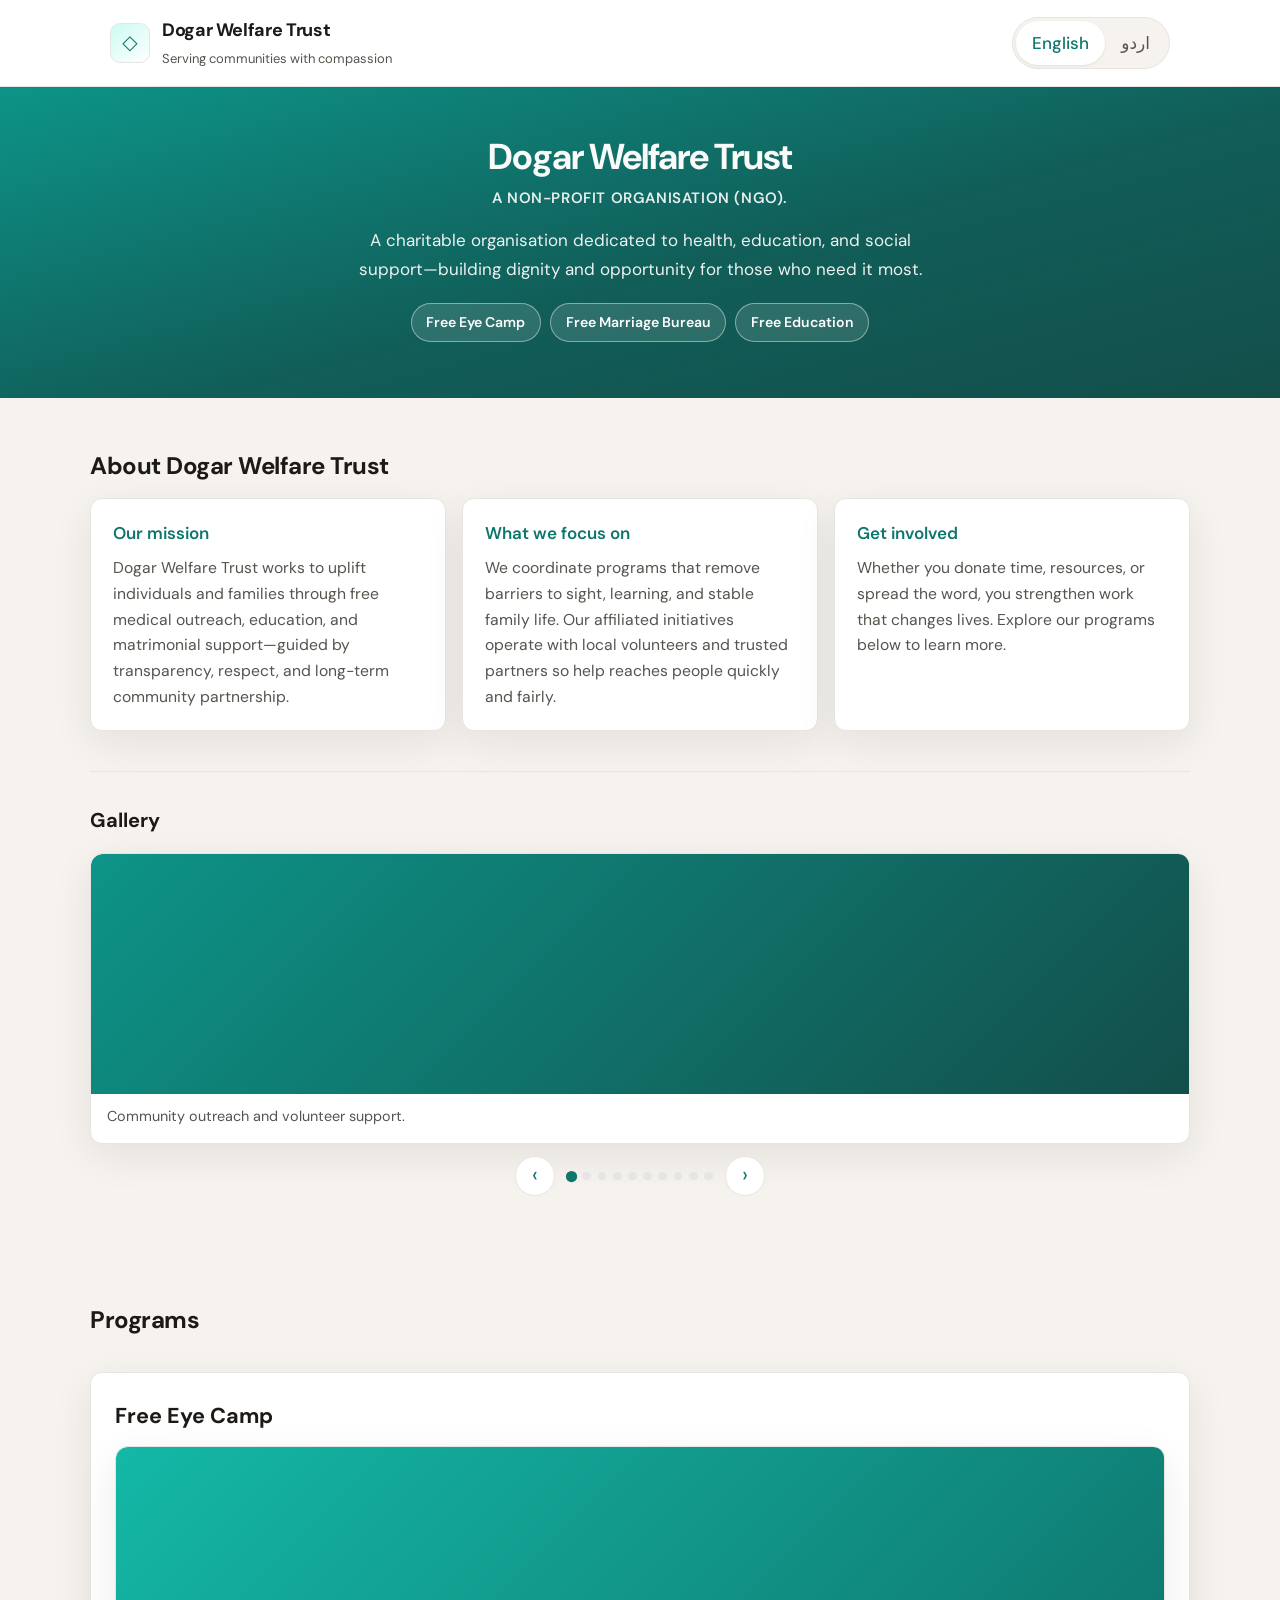
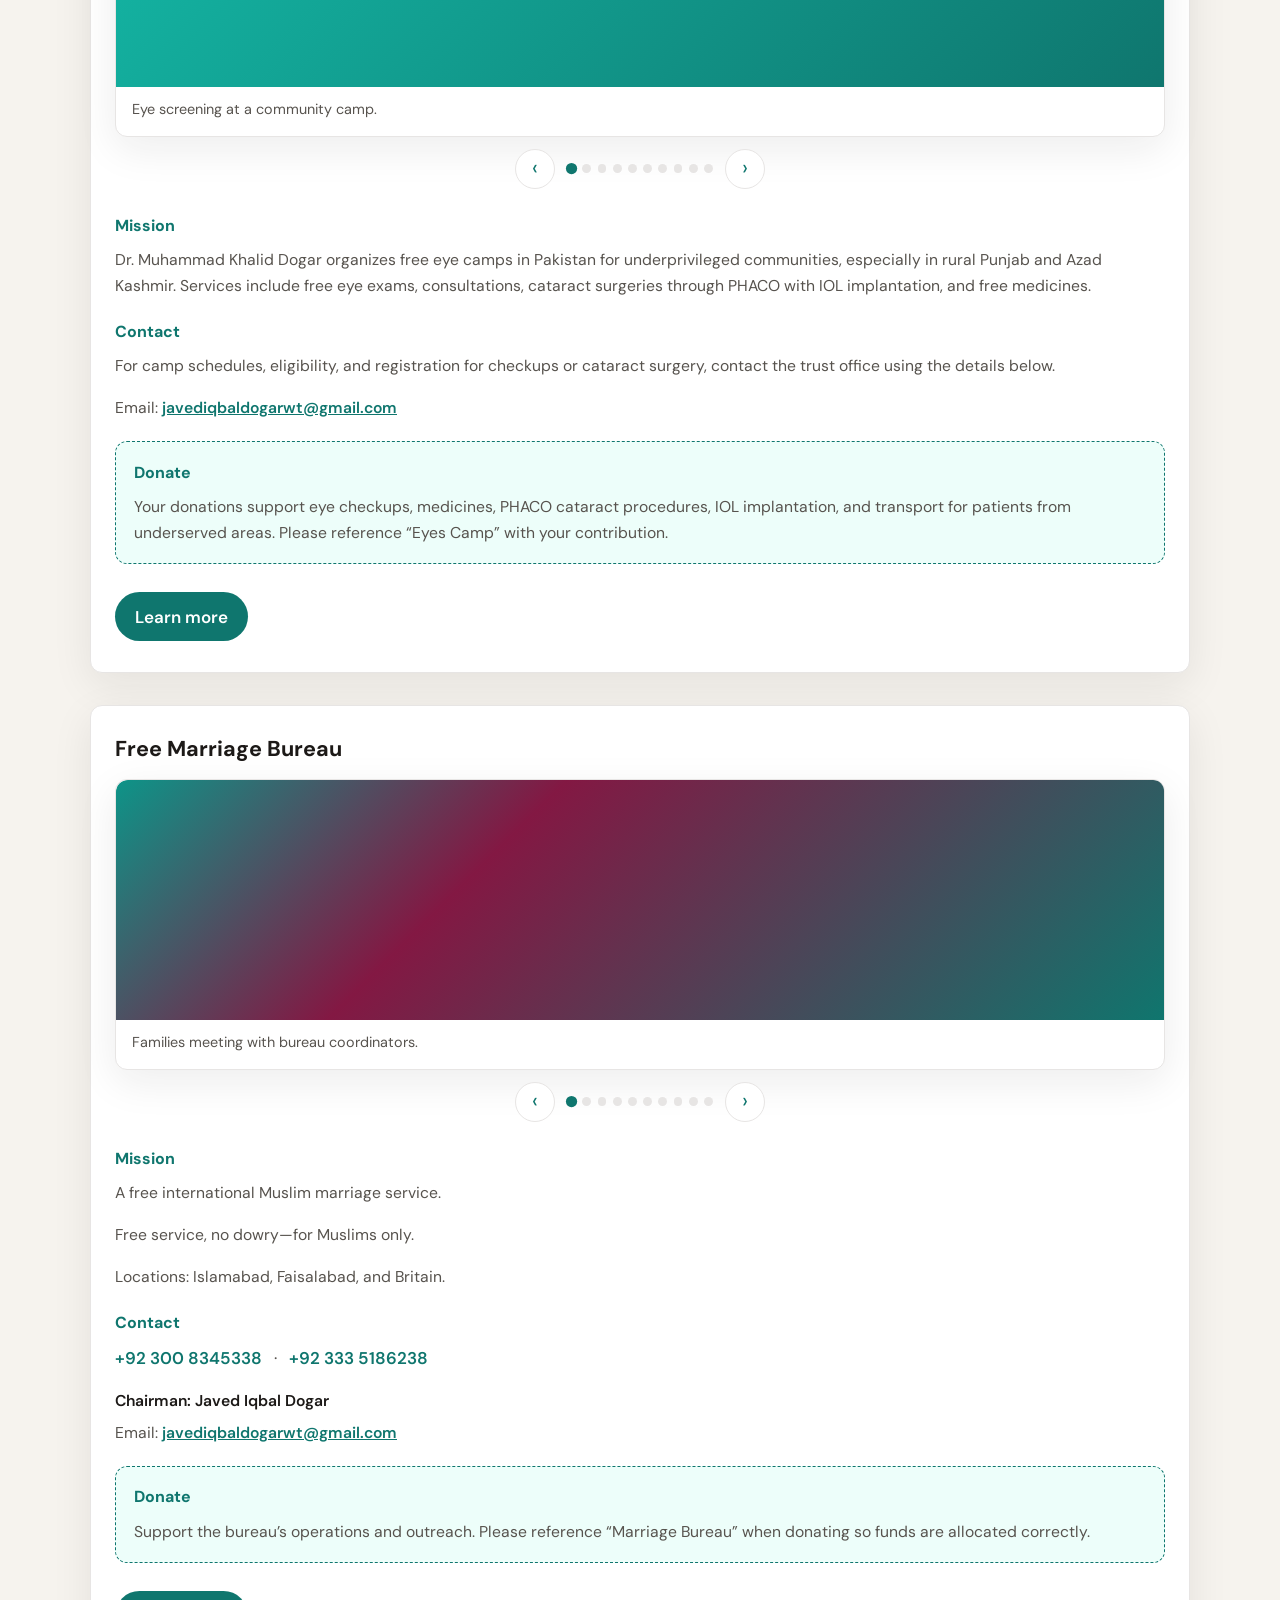
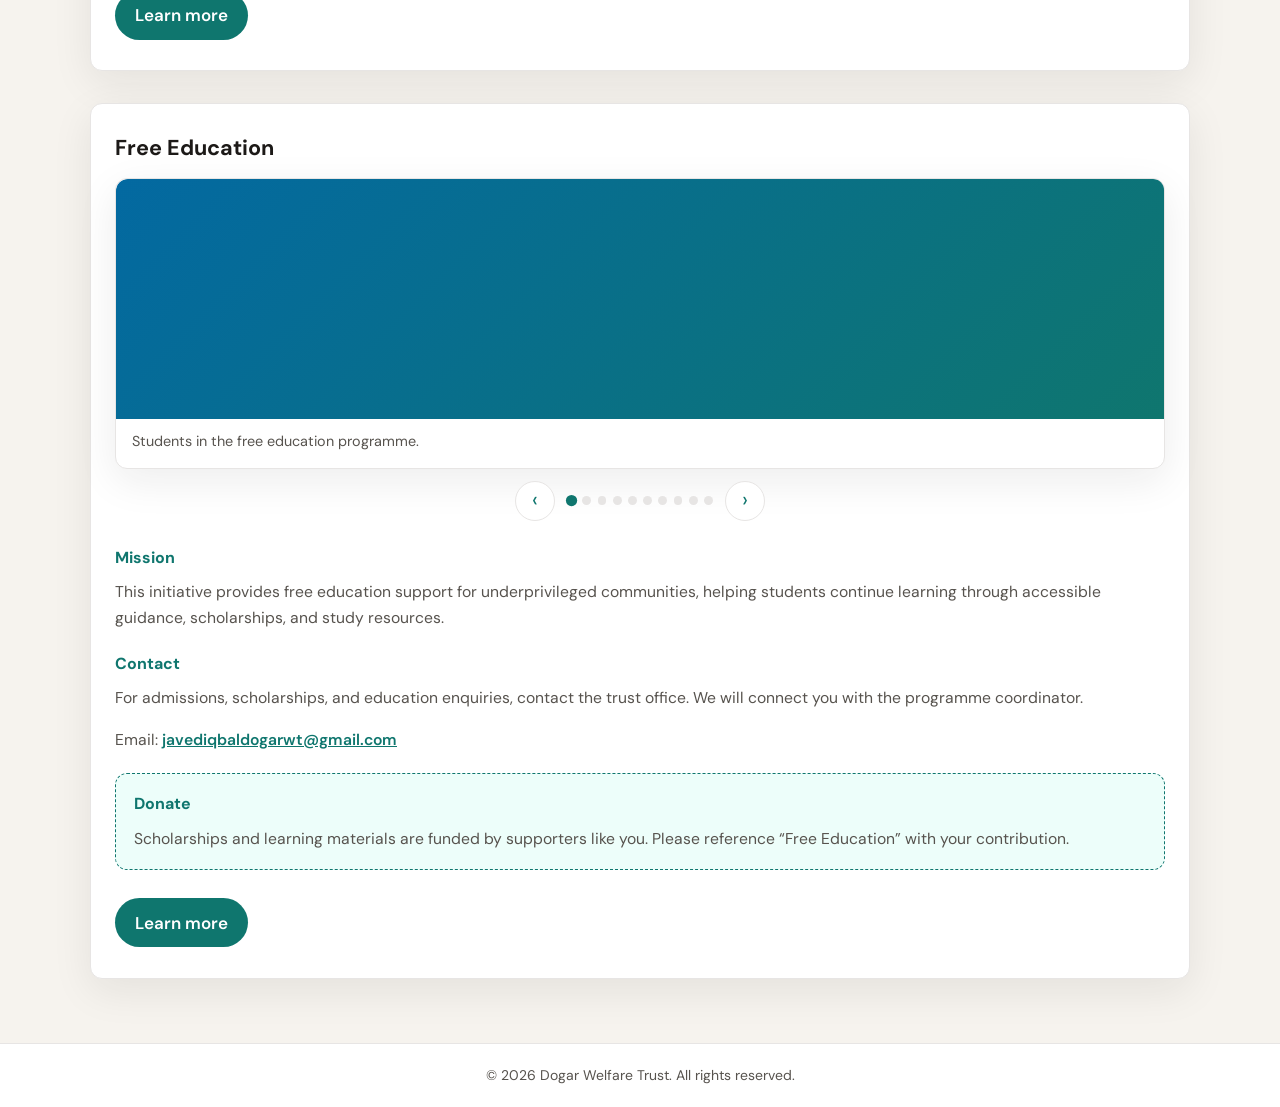
==== commit c9b614bd: "fixed text" ====
--- a/index.html
+++ b/index.html
@@ -40,7 +40,7 @@
             A charitable organisation dedicated to health, education, and social support—building dignity and opportunity for those who need it most.
           </p>
           <nav class="quick-nav" aria-label="Jump to programs">
-            <a href="#program-eyes" data-i18n="eyesTitle">Free Eyes Camp</a>
+            <a href="#program-eyes" data-i18n="eyesTitle">Free Eye Camp</a>
             <a href="#program-marriage" data-i18n="marriageTitle">Free Marriage Bureau</a>
             <a href="#program-education" data-i18n="educationTitle">Free Education</a>
           </nav>
@@ -144,7 +144,7 @@
           <h2 id="programs-heading" data-i18n="affiliatesHeading">Programs</h2>
 
           <article class="program-section" id="program-eyes">
-              <h3 class="program-title" data-i18n="eyesTitle">Free Eyes Camp</h3>
+              <h3 class="program-title" data-i18n="eyesTitle">Free Eye Camp</h3>
               <div class="carousel" data-carousel>
                 <div class="carousel-viewport">
                   <div class="carousel-track">
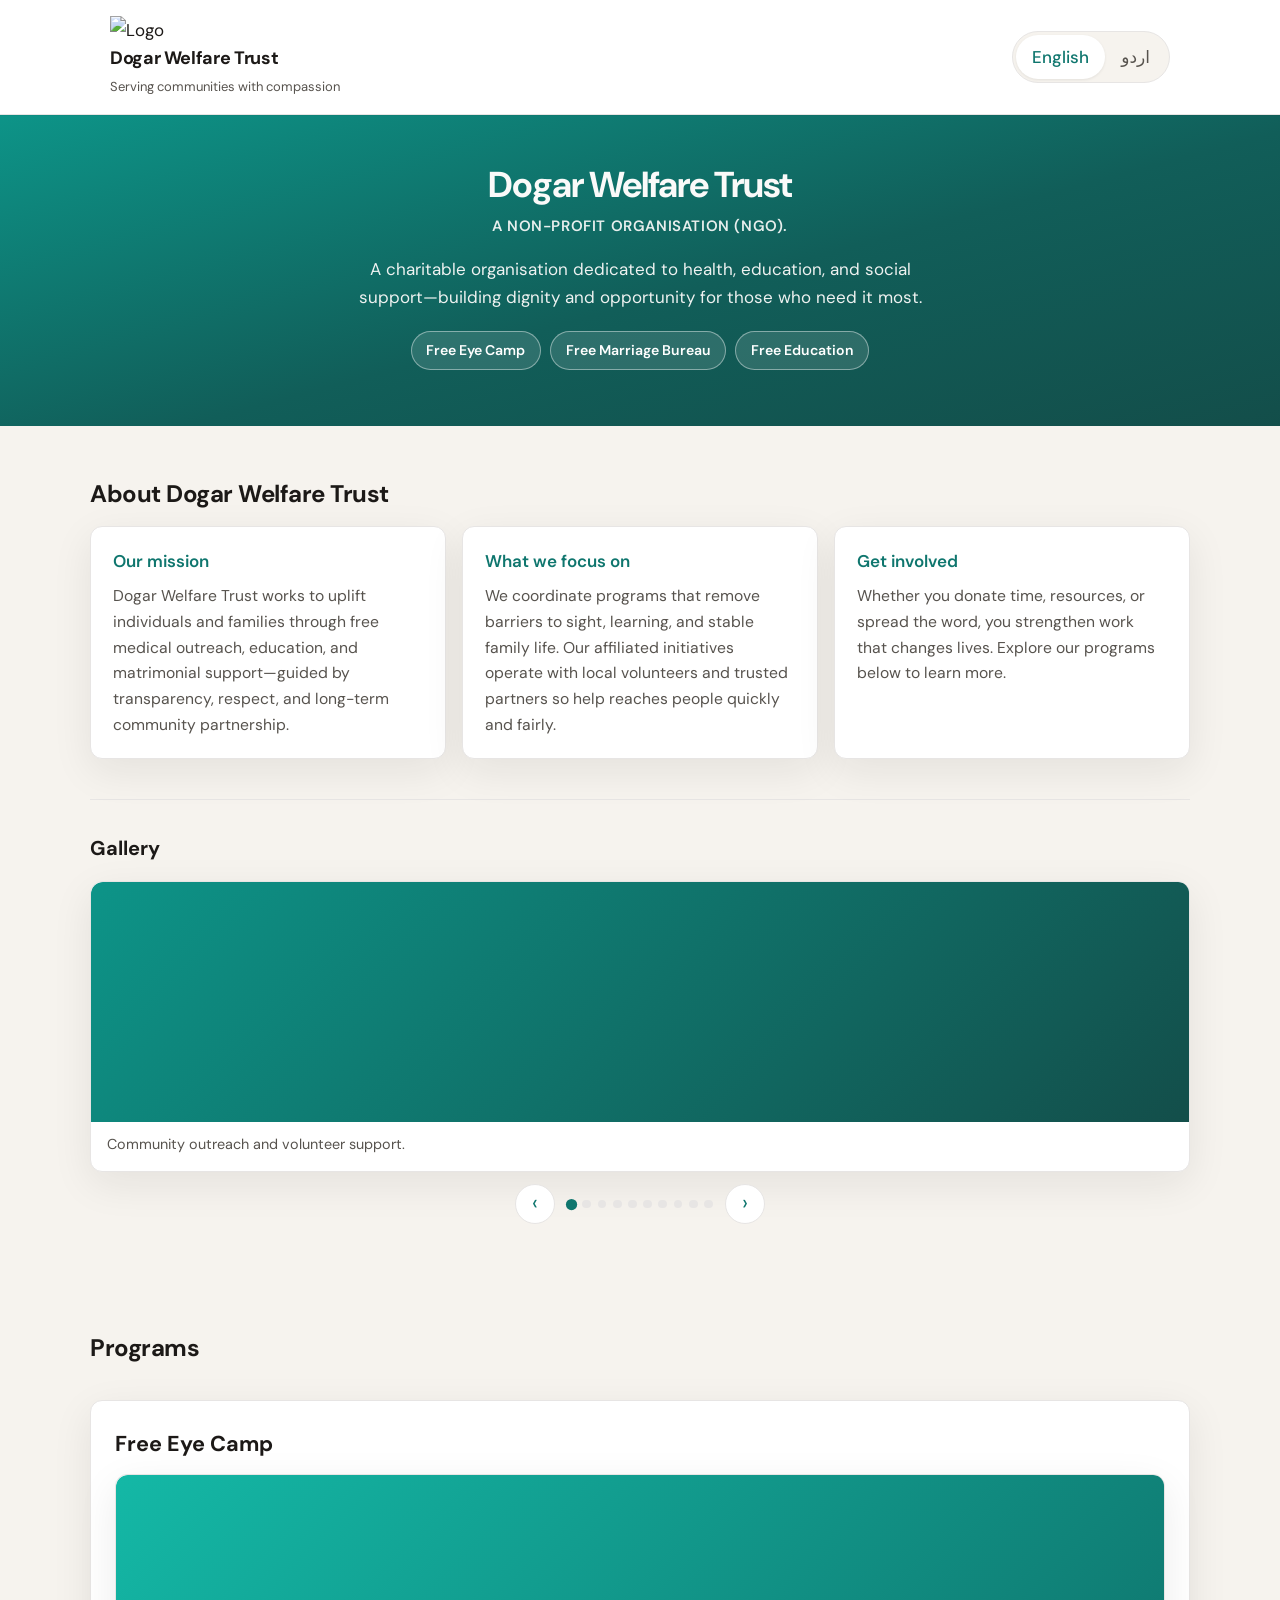
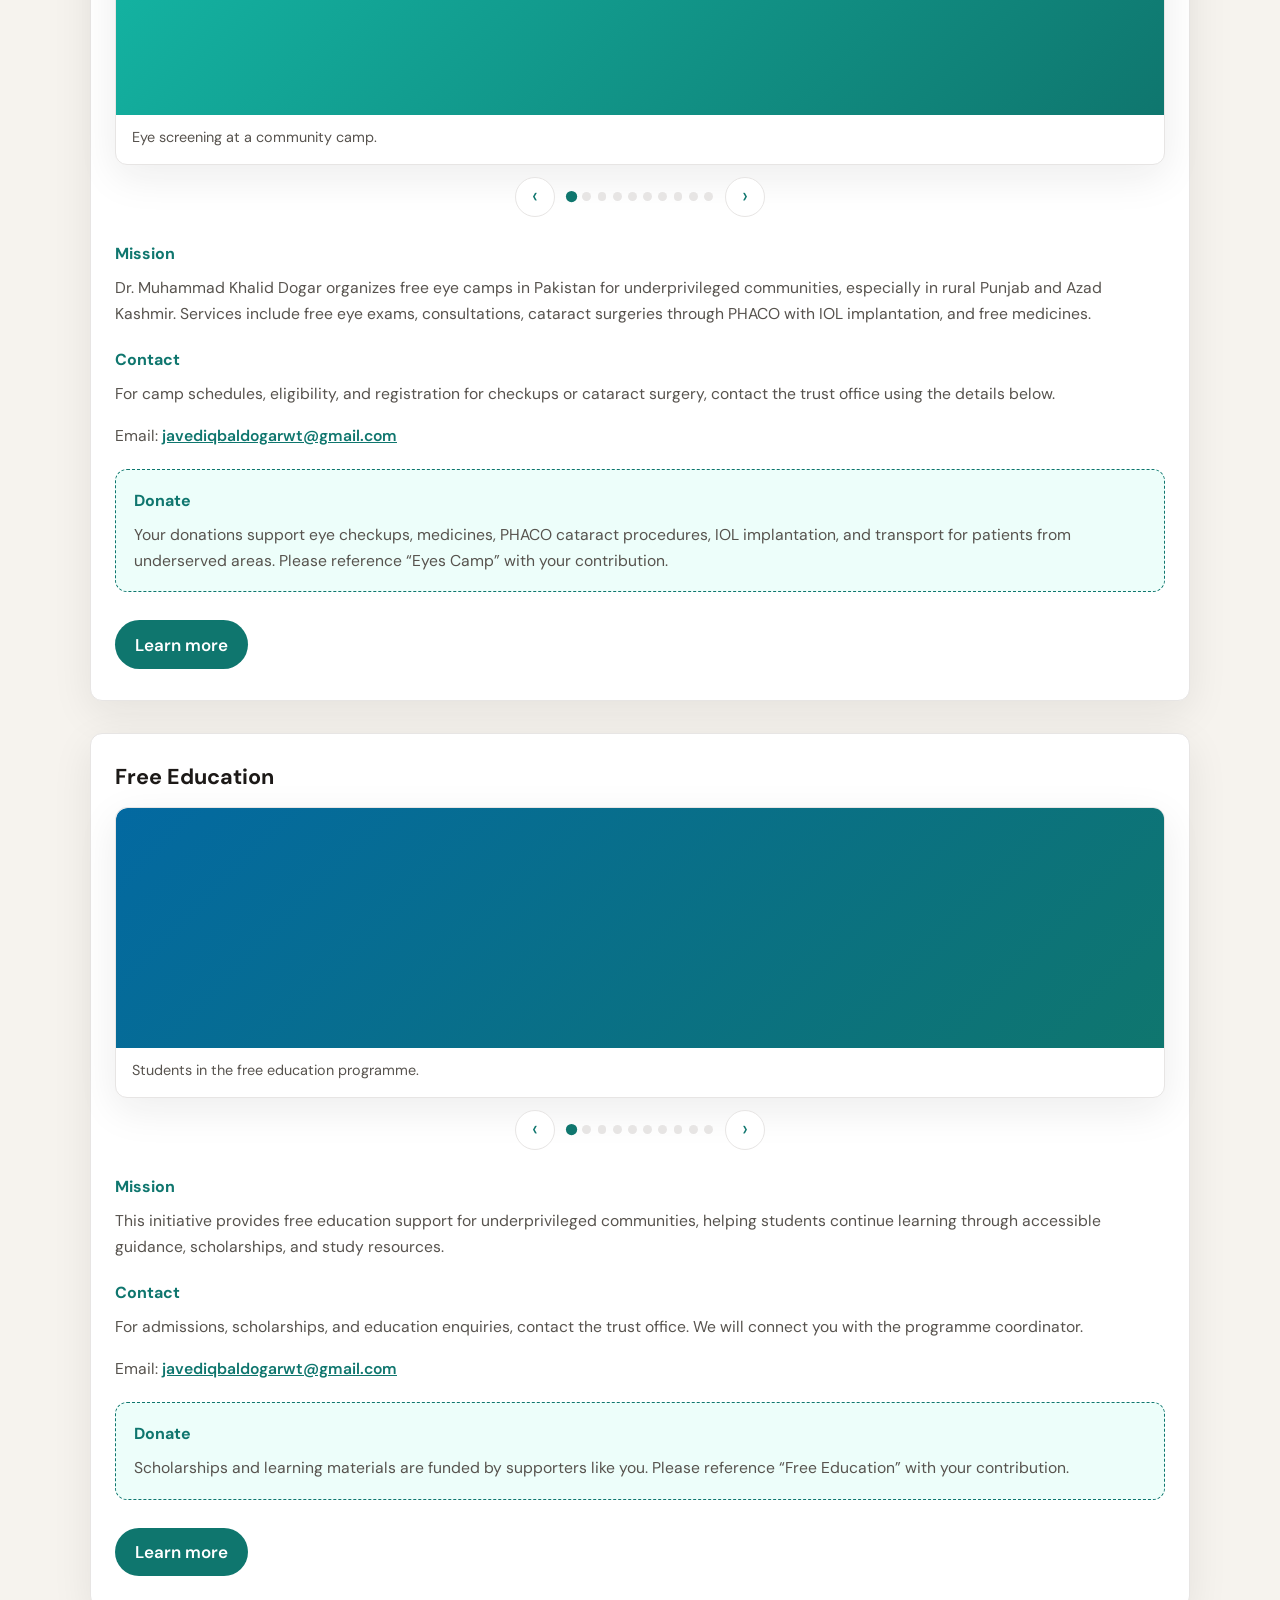
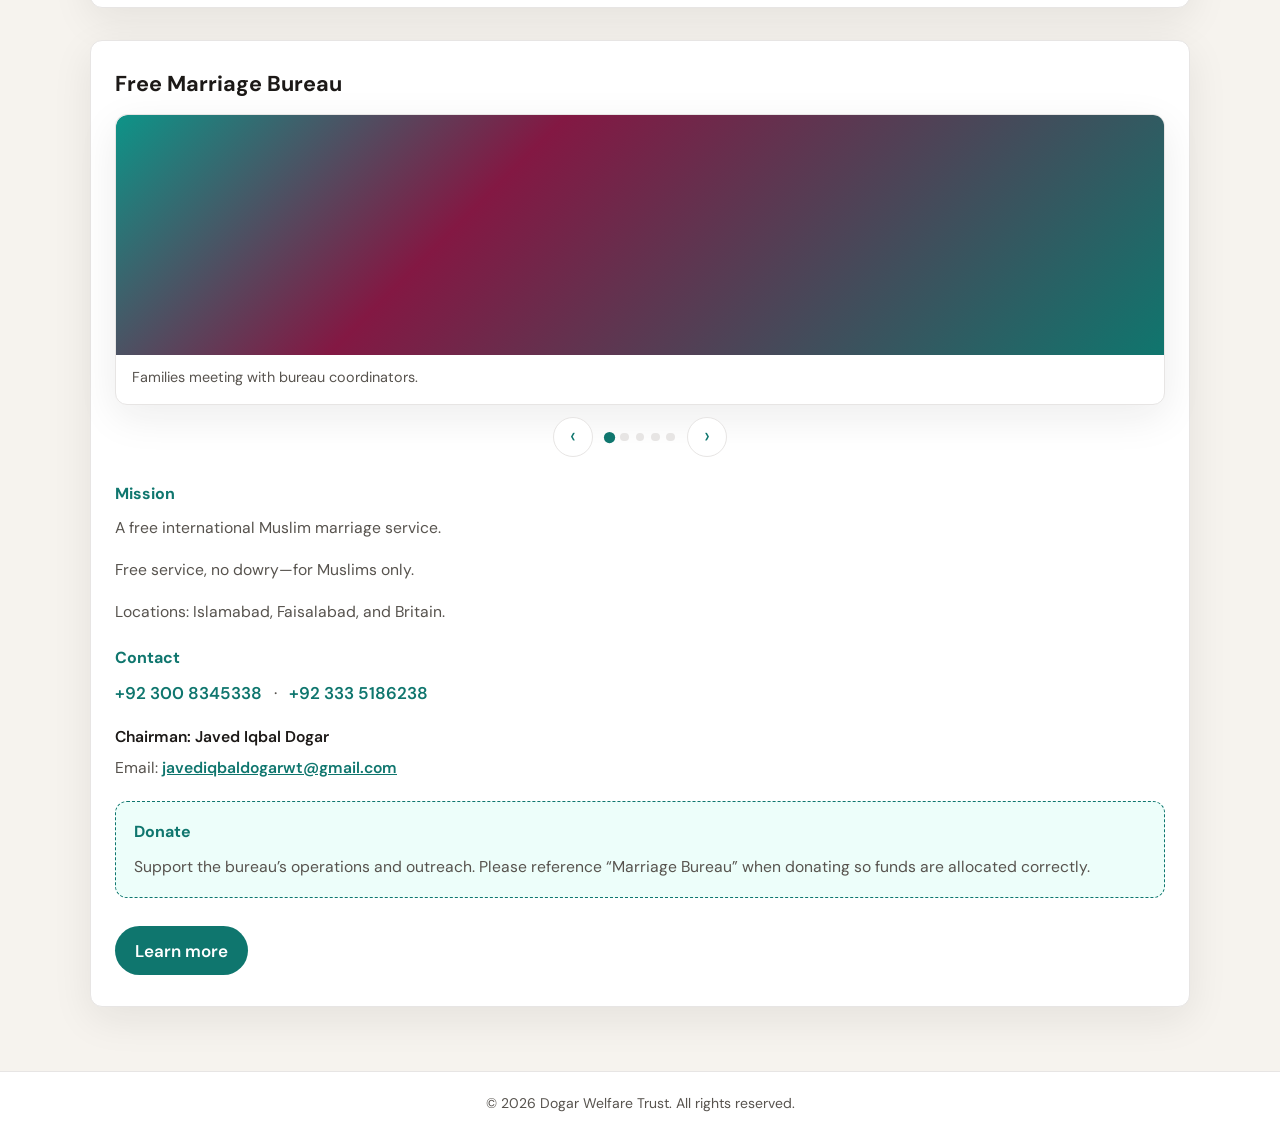
==== commit b2edb851: "fixed layout" ====
--- a/index.html
+++ b/index.html
@@ -18,12 +18,15 @@
     <header class="site-header">
       <div class="header-inner">
         <div class="brand">
-          <span class="brand-mark" aria-hidden="true">◇</span>
-          <div class="brand-text">
-            <span class="brand-title" data-i18n="brandTitle">Dogar Welfare Trust</span>
-            <span class="brand-tagline" data-i18n="brandTagline">Serving communities with compassion</span>
-          </div>
-        </div>
+          <a href="index.html" class="brand--link">
+            <img src="img/logo.png" alt="Logo" class="brand-logo" />
+            <div class="brand-text">
+              <span class="brand-title">Dogar Welfare Trust</span>
+              <span class="brand-tagline">Serving communities with compassion</span>
+            </div>
+          </a>
+        </div>
+
         <div class="lang-switch" role="group" aria-label="Language">
           <button type="button" class="lang-btn is-active" data-lang="en" aria-pressed="true">English</button>
           <button type="button" class="lang-btn" data-lang="ur" aria-pressed="false">اردو</button>
@@ -193,63 +196,6 @@
               </div>
           </article>
 
-          <article class="program-section" id="program-marriage">
-              <h3 class="program-title" data-i18n="marriageTitle">Free Marriage Bureau</h3>
-              <div class="carousel" data-carousel>
-                <div class="carousel-viewport">
-                  <div class="carousel-track">
-                    <figure class="carousel-slide"><div class="carousel-visual carousel-visual--marriage1" aria-hidden="true"></div><figcaption data-i18n="marriageSlide1">Families meeting with bureau coordinators.</figcaption></figure>
-                    <figure class="carousel-slide"><div class="carousel-visual carousel-visual--marriage2" aria-hidden="true"></div><figcaption data-i18n="marriageSlide2">Ethical matchmaking support.</figcaption></figure>
-                    <figure class="carousel-slide"><div class="carousel-visual carousel-visual--marriage3" aria-hidden="true"></div><figcaption data-i18n="marriageSlide3">International outreach — UK and Pakistan.</figcaption></figure>
-                    <figure class="carousel-slide"><div class="carousel-visual carousel-visual--marriage4" aria-hidden="true"></div><figcaption data-i18n="marriageSlide4">Private and respectful guidance for families.</figcaption></figure>
-                    <figure class="carousel-slide"><div class="carousel-visual carousel-visual--marriage5" aria-hidden="true"></div><figcaption data-i18n="marriageSlide5">Support for sincere Muslim marriage seekers.</figcaption></figure>
-                    <figure class="carousel-slide"><div class="carousel-visual carousel-visual--marriage6" aria-hidden="true"></div><figcaption data-i18n="marriageSlide6">Cross-city outreach and registration support.</figcaption></figure>
-                    <figure class="carousel-slide"><div class="carousel-visual carousel-visual--marriage7" aria-hidden="true"></div><figcaption data-i18n="marriageSlide7">Trusted communication with applicants.</figcaption></figure>
-                    <figure class="carousel-slide"><div class="carousel-visual carousel-visual--marriage8" aria-hidden="true"></div><figcaption data-i18n="marriageSlide8">A free service without dowry demands.</figcaption></figure>
-                    <figure class="carousel-slide"><div class="carousel-visual carousel-visual--marriage9" aria-hidden="true"></div><figcaption data-i18n="marriageSlide9">Helping families connect responsibly.</figcaption></figure>
-                    <figure class="carousel-slide"><div class="carousel-visual carousel-visual--marriage10" aria-hidden="true"></div><figcaption data-i18n="marriageSlide10">Community-led matrimonial support.</figcaption></figure>
-                  </div>
-                </div>
-                <div class="carousel-controls">
-                  <button type="button" class="carousel-btn carousel-prev" aria-label="Previous slide">‹</button>
-                  <div class="carousel-dots" role="tablist" aria-label="Slides">
-                    <button type="button" class="carousel-dot is-active" role="tab" aria-selected="true" aria-label="Slide 1"></button>
-                    <button type="button" class="carousel-dot" role="tab" aria-selected="false" aria-label="Slide 2"></button>
-                    <button type="button" class="carousel-dot" role="tab" aria-selected="false" aria-label="Slide 3"></button>
-                    <button type="button" class="carousel-dot" role="tab" aria-selected="false" aria-label="Slide 4"></button>
-                    <button type="button" class="carousel-dot" role="tab" aria-selected="false" aria-label="Slide 5"></button>
-                    <button type="button" class="carousel-dot" role="tab" aria-selected="false" aria-label="Slide 6"></button>
-                    <button type="button" class="carousel-dot" role="tab" aria-selected="false" aria-label="Slide 7"></button>
-                    <button type="button" class="carousel-dot" role="tab" aria-selected="false" aria-label="Slide 8"></button>
-                    <button type="button" class="carousel-dot" role="tab" aria-selected="false" aria-label="Slide 9"></button>
-                    <button type="button" class="carousel-dot" role="tab" aria-selected="false" aria-label="Slide 10"></button>
-                  </div>
-                  <button type="button" class="carousel-btn carousel-next" aria-label="Next slide">›</button>
-                </div>
-              </div>
-              <div class="program-body">
-                <h4 class="program-subtitle" data-i18n="marriageMissionTitle">Mission</h4>
-                <p class="program-text" data-i18n="marriagePara1"></p>
-                <p class="program-text" data-i18n="marriagePara2"></p>
-                <p class="program-text" data-i18n="marriageLocations"></p>
-                <h4 class="program-subtitle" data-i18n="marriageContactTitle">Contact</h4>
-                <p class="marriage-phones">
-                  <a href="tel:+923008345338">+92 300 8345338</a>
-                  <span class="phone-sep" aria-hidden="true">·</span>
-                  <a href="tel:+923335186238">+92 333 5186238</a>
-                </p>
-                <p class="program-text marriage-chairman" data-i18n="marriageChairman"></p>
-                <p class="program-text program-contact-line">
-                  <span data-i18n="contactEmailLabel">Email</span><span class="contact-colon">: </span><a href="mailto:javediqbaldogarwt@gmail.com">javediqbaldogarwt@gmail.com</a>
-                </p>
-                <div class="donate-card">
-                  <h4 class="program-subtitle" data-i18n="marriageDonateTitle">Donate</h4>
-                  <p class="program-text" data-i18n="marriageDonateBody"></p>
-                </div>
-                <a class="panel-link" href="programs/marriage-bureau.html" data-i18n="learnMore">Learn more</a>
-              </div>
-          </article>
-
           <article class="program-section" id="program-education">
               <h3 class="program-title" data-i18n="educationTitle">Free Education</h3>
               <div class="carousel" data-carousel>
@@ -299,6 +245,58 @@
                 <a class="panel-link" href="programs/education.html" data-i18n="learnMore">Learn more</a>
               </div>
           </article>
+
+          <article class="program-section" id="program-marriage">
+            <h3 class="program-title" data-i18n="marriageTitle">Free Marriage Bureau</h3>
+            <div class="carousel" data-carousel>
+              <div class="carousel-viewport">
+                <div class="carousel-track">
+                  <figure class="carousel-slide"><div class="carousel-visual carousel-visual--marriage1" aria-hidden="true"></div><figcaption data-i18n="marriageSlide1">Families meeting with bureau coordinators.</figcaption></figure>
+                  <figure class="carousel-slide"><div class="carousel-visual carousel-visual--marriage2" aria-hidden="true"></div><figcaption data-i18n="marriageSlide2">Ethical matchmaking support.</figcaption></figure>
+                  <figure class="carousel-slide"><div class="carousel-visual carousel-visual--marriage3" aria-hidden="true"></div><figcaption data-i18n="marriageSlide3">International outreach — UK and Pakistan.</figcaption></figure>
+                  <figure class="carousel-slide"><div class="carousel-visual carousel-visual--marriage4" aria-hidden="true"></div><figcaption data-i18n="marriageSlide4">Private and respectful guidance for families.</figcaption></figure>
+                  <figure class="carousel-slide"><div class="carousel-visual carousel-visual--marriage5" aria-hidden="true"></div><figcaption data-i18n="marriageSlide5">Support for sincere Muslim marriage seekers.</figcaption></figure>
+                  <figure class="carousel-slide"><div class="carousel-visual carousel-visual--marriage6" aria-hidden="true"></div><figcaption data-i18n="marriageSlide6">Cross-city outreach and registration support.</figcaption></figure>
+                  <figure class="carousel-slide"><div class="carousel-visual carousel-visual--marriage7" aria-hidden="true"></div><figcaption data-i18n="marriageSlide7">Trusted communication with applicants.</figcaption></figure>
+                  <figure class="carousel-slide"><div class="carousel-visual carousel-visual--marriage8" aria-hidden="true"></div><figcaption data-i18n="marriageSlide8">A free service without dowry demands.</figcaption></figure>
+                  <figure class="carousel-slide"><div class="carousel-visual carousel-visual--marriage9" aria-hidden="true"></div><figcaption data-i18n="marriageSlide9">Helping families connect responsibly.</figcaption></figure>
+                  <figure class="carousel-slide"><div class="carousel-visual carousel-visual--marriage10" aria-hidden="true"></div><figcaption data-i18n="marriageSlide10">Community-led matrimonial support.</figcaption></figure>
+                </div>
+              </div>
+              <div class="carousel-controls">
+                <button type="button" class="carousel-btn carousel-prev" aria-label="Previous slide">‹</button>
+                <div class="carousel-dots" role="tablist" aria-label="Slides">
+                  <button type="button" class="carousel-dot is-active" role="tab" aria-selected="true" aria-label="Slide 1"></button>
+                  <button type="button" class="carousel-dot" role="tab" aria-selected="false" aria-label="Slide 2"></button>
+                  <button type="button" class="carousel-dot" role="tab" aria-selected="false" aria-label="Slide 3"></button>
+                  <button type="button" class="carousel-dot" role="tab" aria-selected="false" aria-label="Slide 4"></button>
+                  <button type="button" class="carousel-dot" role="tab" aria-selected="false" aria-label="Slide 5"></button>
+                </div>
+                <button type="button" class="carousel-btn carousel-next" aria-label="Next slide">›</button>
+              </div>
+            </div>
+            <div class="program-body">
+              <h4 class="program-subtitle" data-i18n="marriageMissionTitle">Mission</h4>
+              <p class="program-text" data-i18n="marriagePara1"></p>
+              <p class="program-text" data-i18n="marriagePara2"></p>
+              <p class="program-text" data-i18n="marriageLocations"></p>
+              <h4 class="program-subtitle" data-i18n="marriageContactTitle">Contact</h4>
+              <p class="marriage-phones">
+                <a href="tel:+923008345338">+92 300 8345338</a>
+                <span class="phone-sep" aria-hidden="true">·</span>
+                <a href="tel:+923335186238">+92 333 5186238</a>
+              </p>
+              <p class="program-text marriage-chairman" data-i18n="marriageChairman"></p>
+              <p class="program-text program-contact-line">
+                <span data-i18n="contactEmailLabel">Email</span><span class="contact-colon">: </span><a href="mailto:javediqbaldogarwt@gmail.com">javediqbaldogarwt@gmail.com</a>
+              </p>
+              <div class="donate-card">
+                <h4 class="program-subtitle" data-i18n="marriageDonateTitle">Donate</h4>
+                <p class="program-text" data-i18n="marriageDonateBody"></p>
+              </div>
+              <a class="panel-link" href="programs/marriage-bureau.html" data-i18n="learnMore">Learn more</a>
+            </div>
+        </article>
         </div>
       </section>
     </main>
--- a/styles.css
+++ b/styles.css
@@ -25,6 +25,20 @@
   -webkit-text-size-adjust: 100%;
 }
 
+html, body {
+  overflow-x: hidden;
+}
+
+body[dir="rtl"] {
+  overflow-x: hidden;
+}
+
+.brand-logo {
+  width: 32px;
+  height: 32px;
+  object-fit: contain;
+}
+
 body {
   margin: 0;
   font-family: var(--font-en);
